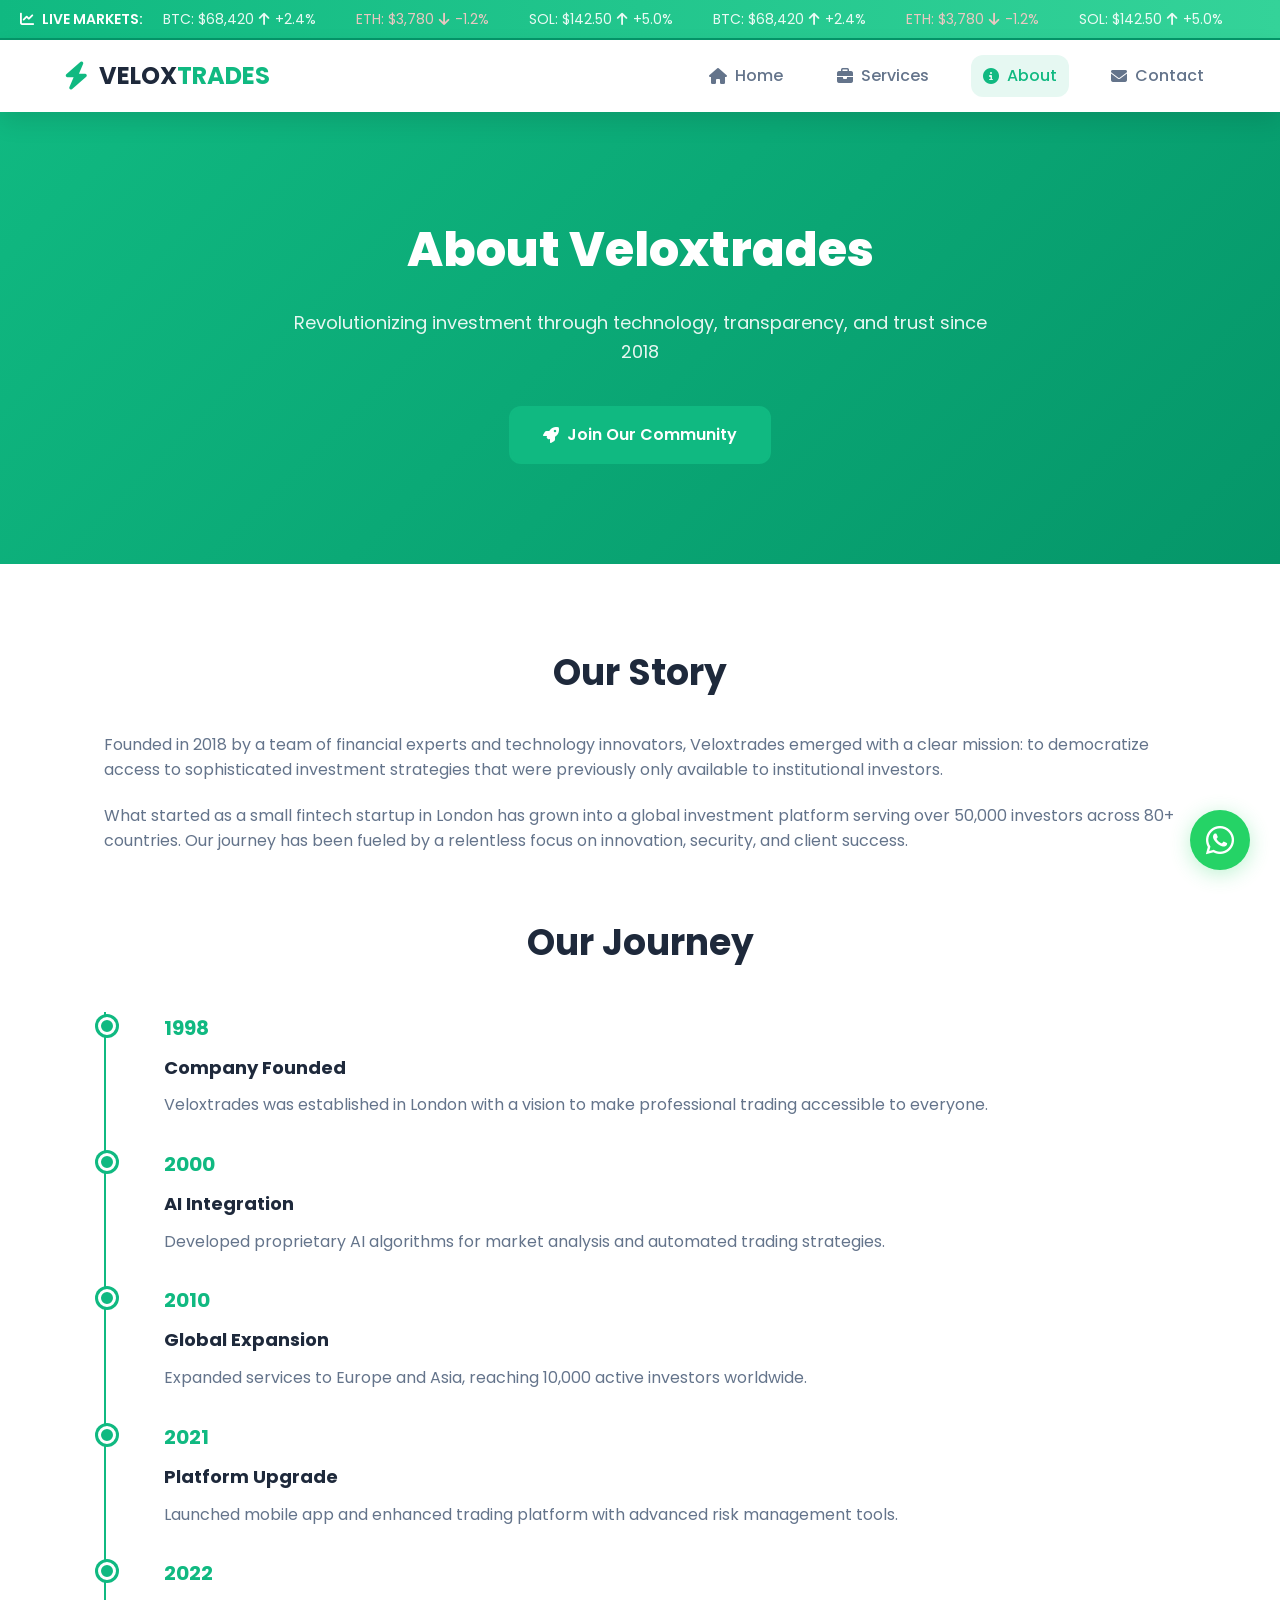
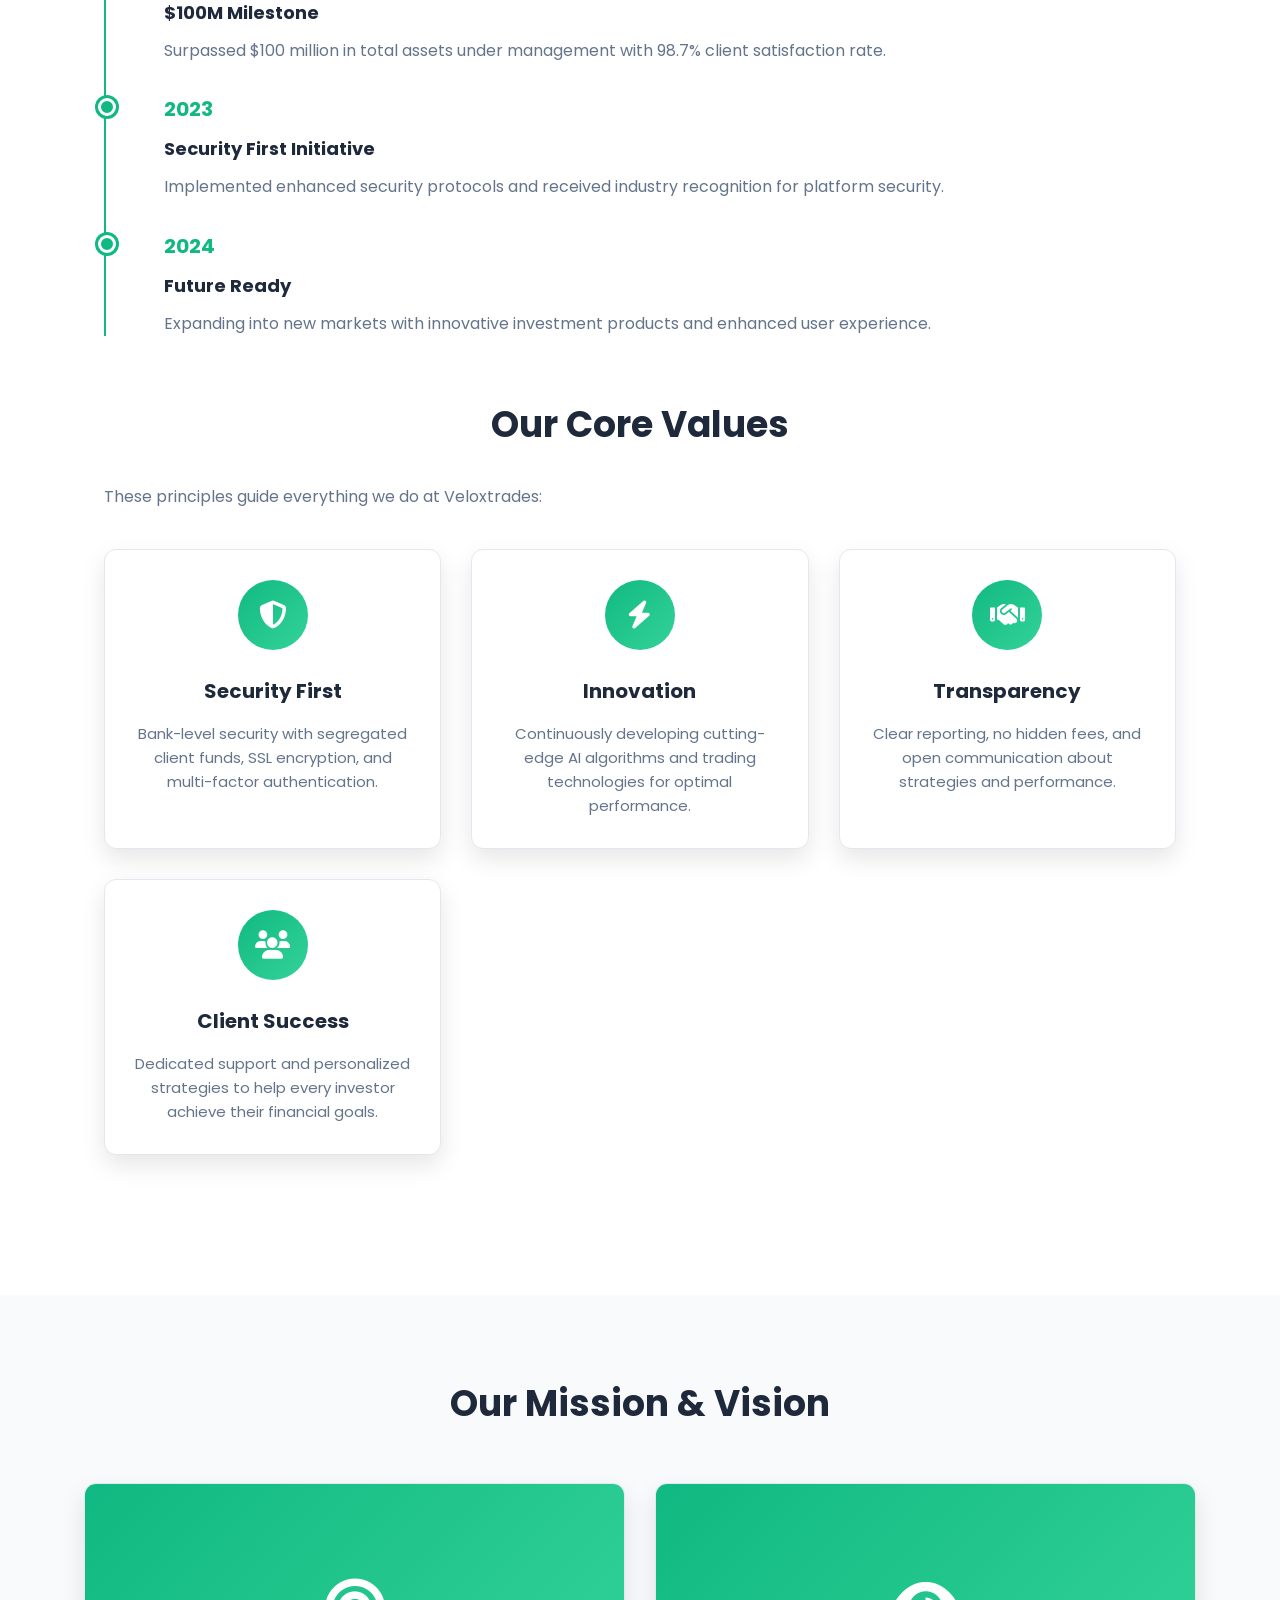
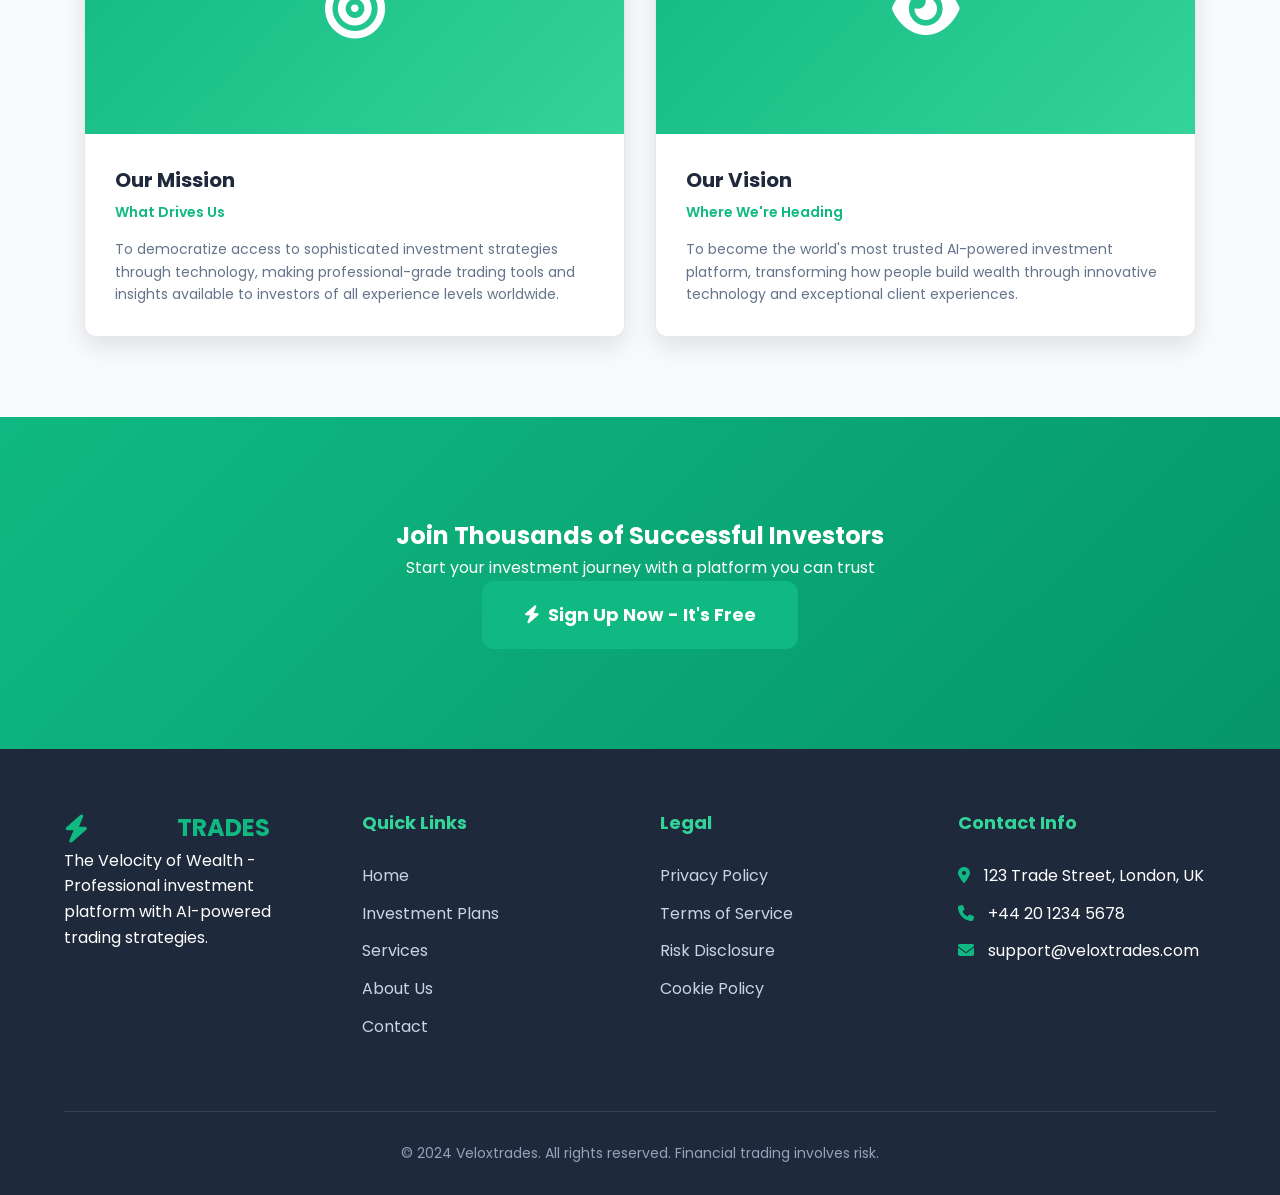
==== about.html @ 62e3c4cb "Add all frontend files" ====
<!DOCTYPE html>
<html lang="en">
<head>
    <meta charset="UTF-8">
    <meta name="viewport" content="width=device-width, initial-scale=1.0">
    <title>About Us - Veloxtrades</title>
    <link rel="stylesheet" href="css/style.css">
    <link rel="stylesheet" href="https://cdnjs.cloudflare.com/ajax/libs/font-awesome/6.4.0/css/all.min.css">
    <link rel="icon" type="image/x-icon" href="https://img.icons8.com/color/96/000000/bitcoin--v1.png">

    <link href="https://fonts.googleapis.com/css2?family=Poppins:wght@300;400;500;600;700&display=swap" rel="stylesheet">
</head>
<body>
    <!-- Live Crypto Ticker -->
    <div class="ticker-container">
        <div class="ticker-content">
            <span class="ticker-label"><i class="fas fa-chart-line"></i> LIVE MARKETS:</span>
            <div class="ticker-items">
                <span class="ticker-item positive">BTC: $68,420 <i class="fas fa-arrow-up"></i> +2.4%</span>
                <span class="ticker-item negative">ETH: $3,780 <i class="fas fa-arrow-down"></i> -1.2%</span>
                <span class="ticker-item positive">SOL: $142.50 <i class="fas fa-arrow-up"></i> +5.0%</span>
            </div>
        </div>
    </div>

    <!-- Header/Navigation -->
    <header class="header">
        <nav class="navbar">
            <div class="logo">
                <i class="fas fa-bolt"></i>
                <span class="logo-text">VELOX<span class="logo-highlight">TRADES</span></span>
            </div>
            <ul class="nav-menu">
                <li class="nav-item"><a href="index.html"><i class="fas fa-home"></i> Home</a></li>
                <li class="nav-item"><a href="services.html"><i class="fas fa-briefcase"></i> Services</a></li>
                <li class="nav-item active"><a href="about.html"><i class="fas fa-info-circle"></i> About</a></li>
                <li class="nav-item"><a href="contact.html"><i class="fas fa-envelope"></i> Contact</a></li>
            </ul>

            <div class="hamburger">
                <span class="bar"></span>
                <span class="bar"></span>
                <span class="bar"></span>
            </div>
        </nav>
    </header>

    <!-- About Hero -->
    <section class="about-hero">
        <div class="container">
            <h1>About Veloxtrades</h1>
            <p>Revolutionizing investment through technology, transparency, and trust since 2018</p>
            <a href="register.html" class="btn btn-primary btn-large">
                <i class="fas fa-rocket"></i> Join Our Community
            </a>
        </div>
    </section>

    <!-- Our Story -->
    <section class="about-content">
        <div class="about-section">
            <h2>Our Story</h2>
            <p>Founded in 2018 by a team of financial experts and technology innovators, Veloxtrades emerged with a clear mission: to democratize access to sophisticated investment strategies that were previously only available to institutional investors.</p>
            <p>What started as a small fintech startup in London has grown into a global investment platform serving over 50,000 investors across 80+ countries. Our journey has been fueled by a relentless focus on innovation, security, and client success.</p>
        </div>

        <!-- Timeline -->
        <div class="about-section">
            <h2>Our Journey</h2>
            <div class="history-timeline">
                <div class="timeline-item">
                    <div class="timeline-year">1998</div>
                    <div class="timeline-content">
                        <h4>Company Founded</h4>
                        <p>Veloxtrades was established in London with a vision to make professional trading accessible to everyone.</p>
                    </div>
                </div>

                <div class="timeline-item">
                    <div class="timeline-year">2000</div>
                    <div class="timeline-content">
                        <h4>AI Integration</h4>
                        <p>Developed proprietary AI algorithms for market analysis and automated trading strategies.</p>
                    </div>
                </div>

                <div class="timeline-item">
                    <div class="timeline-year">2010</div>
                    <div class="timeline-content">
                        <h4>Global Expansion</h4>
                        <p>Expanded services to Europe and Asia, reaching 10,000 active investors worldwide.</p>
                    </div>
                </div>

                <div class="timeline-item">
                    <div class="timeline-year">2021</div>
                    <div class="timeline-content">
                        <h4>Platform Upgrade</h4>
                        <p>Launched mobile app and enhanced trading platform with advanced risk management tools.</p>
                    </div>
                </div>

                <div class="timeline-item">
                    <div class="timeline-year">2022</div>
                    <div class="timeline-content">
                        <h4>$100M Milestone</h4>
                        <p>Surpassed $100 million in total assets under management with 98.7% client satisfaction rate.</p>
                    </div>
                </div>

                <div class="timeline-item">
                    <div class="timeline-year">2023</div>
                    <div class="timeline-content">
                        <h4>Security First Initiative</h4>
                        <p>Implemented enhanced security protocols and received industry recognition for platform security.</p>
                    </div>
                </div>

                <div class="timeline-item">
                    <div class="timeline-year">2024</div>
                    <div class="timeline-content">
                        <h4>Future Ready</h4>
                        <p>Expanding into new markets with innovative investment products and enhanced user experience.</p>
                    </div>
                </div>
            </div>
        </div>

        <!-- Our Values -->
        <div class="about-section">
            <h2>Our Core Values</h2>
            <p>These principles guide everything we do at Veloxtrades:</p>

            <div class="values-grid">
                <div class="value-card">
                    <div class="value-icon">
                        <i class="fas fa-shield-alt"></i>
                    </div>
                    <h3>Security First</h3>
                    <p>Bank-level security with segregated client funds, SSL encryption, and multi-factor authentication.</p>
                </div>

                <div class="value-card">
                    <div class="value-icon">
                        <i class="fas fa-bolt"></i>
                    </div>
                    <h3>Innovation</h3>
                    <p>Continuously developing cutting-edge AI algorithms and trading technologies for optimal performance.</p>
                </div>

                <div class="value-card">
                    <div class="value-icon">
                        <i class="fas fa-handshake"></i>
                    </div>
                    <h3>Transparency</h3>
                    <p>Clear reporting, no hidden fees, and open communication about strategies and performance.</p>
                </div>

                <div class="value-card">
                    <div class="value-icon">
                        <i class="fas fa-users"></i>
                    </div>
                    <h3>Client Success</h3>
                    <p>Dedicated support and personalized strategies to help every investor achieve their financial goals.</p>
                </div>
            </div>
        </div>
    </section>

    <!-- Mission & Vision -->
    <section class="team-section">
        <div class="container">
            <h2>Our Mission & Vision</h2>

            <div class="team-grid">
                <div class="team-member">
                    <div class="member-image">
                        <i class="fas fa-bullseye"></i>
                    </div>
                    <div class="member-info">
                        <h3>Our Mission</h3>
                        <span class="member-role">What Drives Us</span>
                        <p>To democratize access to sophisticated investment strategies through technology, making professional-grade trading tools and insights available to investors of all experience levels worldwide.</p>
                    </div>
                </div>

                <div class="team-member">
                    <div class="member-image">
                        <i class="fas fa-eye"></i>
                    </div>
                    <div class="member-info">
                        <h3>Our Vision</h3>
                        <span class="member-role">Where We're Heading</span>
                        <p>To become the world's most trusted AI-powered investment platform, transforming how people build wealth through innovative technology and exceptional client experiences.</p>
                    </div>
                </div>
            </div>
        </div>
    </section>

    <!-- CTA Section -->
    <section class="cta-section">
        <div class="container">
            <h2>Join Thousands of Successful Investors</h2>
            <p>Start your investment journey with a platform you can trust</p>
            <a href="register.html" class="btn btn-primary btn-xlarge">
                <i class="fas fa-bolt"></i> Sign Up Now - It's Free
            </a>
        </div>
    </section>

    <!-- Footer -->
    <footer class="footer">
        <div class="footer-content">
            <div class="footer-section">
                <div class="logo">
                    <i class="fas fa-bolt"></i>
                    <span class="logo-text">VELOX<span class="logo-highlight">TRADES</span></span>
                </div>
                <p>The Velocity of Wealth - Professional investment platform with AI-powered trading strategies.</p>
            </div>
            <div class="footer-section">
                <h3>Quick Links</h3>
                <ul>
                    <li><a href="index.html">Home</a></li>
                    <li><a href="investment-plans.html">Investment Plans</a></li>
                    <li><a href="services.html">Services</a></li>
                    <li><a href="about.html">About Us</a></li>
                    <li><a href="contact.html">Contact</a></li>
                </ul>
            </div>
            <div class="footer-section">
                <h3>Legal</h3>
                <ul>
                    <li><a href="privacy-policy.html">Privacy Policy</a></li>
                    <li><a href="terms-of-service.html">Terms of Service</a></li>
                    <li><a href="risk-disclosure.html">Risk Disclosure</a></li>
                    <li><a href="cookie-policy.html">Cookie Policy</a></li>
                </ul>
            </div>
            <div class="footer-section">
                <h3>Contact Info</h3>
                <ul>
                    <li><i class="fas fa-map-marker-alt"></i> 123 Trade Street, London, UK</li>
                    <li><i class="fas fa-phone"></i> +44 20 1234 5678</li>
                    <li><i class="fas fa-envelope"></i> support@veloxtrades.com</li>
                </ul>
            </div>
        </div>
        <div class="footer-bottom">
            <p>&copy; 2024 Veloxtrades. All rights reserved. Financial trading involves risk.</p>
        </div>
    </footer>

    <!-- WhatsApp Floating Button -->
    <a href="https://wa.me/1234567890" class="whatsapp-float" target="_blank">
        <i class="fab fa-whatsapp"></i>
    </a>

    <script src="js/script.js"></script>
</body>
</html>
---- css/style.css ----
/* CSS Reset and Base Styles */
* {
    margin: 0;
    padding: 0;
    box-sizing: border-box;
}

:root {
    --white: #ffffff;
    --white-dark: #f8fafc;
    --green-primary: #10b981;
    --green-light: #34d399;
    --green-dark: #059669;
    --text-dark: #1e293b;
    --text-gray: #64748b;
    --text-light: #94a3b8;
    --border-color: #e2e8f0;
    --shadow: 0 10px 25px rgba(0, 0, 0, 0.1);
    --shadow-lg: 0 20px 40px rgba(0, 0, 0, 0.15);
    --border-radius: 12px;
    --transition: all 0.3s ease;
    --red: #ef4444;
}

body {
    font-family: 'Poppins', sans-serif;
    line-height: 1.6;
    color: var(--text-dark);
    background-color: var(--white);
    overflow-x: hidden;
}

/* Live Crypto Ticker */
.ticker-container {
    background: linear-gradient(90deg, var(--green-primary), var(--green-light));
    color: var(--white);
    padding: 8px 0;
    overflow: hidden;
    position: relative;
    border-bottom: 2px solid var(--green-dark);
}

.ticker-content {
    display: flex;
    align-items: center;
    padding: 0 20px;
    gap: 20px;
}

.ticker-label {
    font-weight: 600;
    font-size: 14px;
    display: flex;
    align-items: center;
    gap: 8px;
    white-space: nowrap;
}

.ticker-items {
    display: flex;
    gap: 40px;
    animation: tickerScroll 30s linear infinite;
    white-space: nowrap;
}

.ticker-item {
    font-size: 14px;
    display: flex;
    align-items: center;
    gap: 5px;
}

.ticker-item.positive {
    color: rgba(255, 255, 255, 0.9);
}

.ticker-item.negative {
    color: rgba(255, 200, 200, 0.9);
}

@keyframes tickerScroll {
    0% { transform: translateX(100%); }
    100% { transform: translateX(-100%); }
}

/* Header Styles */
.header {
    background-color: var(--white);
    box-shadow: var(--shadow);
    position: sticky;
    top: 0;
    z-index: 1000;
}

.navbar {
    display: flex;
    justify-content: space-between;
    align-items: center;
    padding: 15px 5%;
    max-width: 1400px;
    margin: 0 auto;
}

.logo {
    display: flex;
    align-items: center;
    gap: 10px;
    font-size: 24px;
    font-weight: 700;
    color: var(--text-dark);
}

.logo i {
    color: var(--green-primary);
    font-size: 28px;
}

.logo-highlight {
    color: var(--green-primary);
}

.nav-menu {
    display: flex;
    list-style: none;
    gap: 30px;
}

.nav-item a {
    text-decoration: none;
    color: var(--text-gray);
    font-weight: 500;
    font-size: 16px;
    display: flex;
    align-items: center;
    gap: 8px;
    transition: var(--transition);
    padding: 8px 12px;
    border-radius: var(--border-radius);
}

.nav-item a:hover {
    color: var(--green-primary);
    background-color: rgba(16, 185, 129, 0.1);
}

.nav-item.active a {
    color: var(--green-primary);
    background-color: rgba(16, 185, 129, 0.1);
}

.auth-buttons {
    display: flex;
    gap: 15px;
    align-items: center;
}

.btn {
    padding: 10px 24px;
    border-radius: var(--border-radius);
    font-weight: 600;
    text-decoration: none;
    display: inline-flex;
    align-items: center;
    gap: 8px;
    transition: var(--transition);
    cursor: pointer;
    border: none;
    font-size: 15px;
}

.btn-login {
    background-color: transparent;
    color: var(--text-dark);
    border: 2px solid var(--green-primary);
}

.btn-login:hover {
    background-color: var(--green-primary);
    color: var(--white);
    transform: translateY(-2px);
}

.btn-primary {
    background-color: var(--green-primary);
    color: var(--white);
    border: 2px solid var(--green-primary);
}

.btn-primary:hover {
    background-color: var(--green-dark);
    border-color: var(--green-dark);
    transform: translateY(-2px);
    box-shadow: 0 5px 15px rgba(16, 185, 129, 0.3);
}

.btn-outline {
    background-color: transparent;
    color: var(--green-primary);
    border: 2px solid var(--green-primary);
}

.btn-outline:hover {
    background-color: var(--green-primary);
    color: var(--white);
    transform: translateY(-2px);
}

.btn-large {
    padding: 14px 32px;
    font-size: 16px;
}

.btn-xlarge {
    padding: 18px 40px;
    font-size: 18px;
    font-weight: 700;
}

.hamburger {
    display: none;
    flex-direction: column;
    cursor: pointer;
    gap: 4px;
}

.hamburger .bar {
    width: 25px;
    height: 3px;
    background-color: var(--text-dark);
    border-radius: 2px;
    transition: var(--transition);
}

/* Hero Section */
.hero {
    padding: 80px 5%;
    max-width: 1400px;
    margin: 0 auto;
    display: grid;
    grid-template-columns: 1fr 1fr;
    gap: 60px;
    align-items: center;
}

.hero-content {
    animation: fadeInUp 0.8s ease;
}

.hero-title {
    font-size: 48px;
    font-weight: 800;
    color: var(--text-dark);
    margin-bottom: 20px;
    line-height: 1.2;
}

.hero-title span {
    color: var(--green-primary);
}

.hero-subtitle {
    font-size: 18px;
    color: var(--text-gray);
    margin-bottom: 40px;
    line-height: 1.6;
}

.hero-stats {
    display: grid;
    grid-template-columns: repeat(4, 1fr);
    gap: 20px;
    margin-bottom: 40px;
}

.stat {
    text-align: center;
    padding: 20px;
    background-color: var(--white-dark);
    border-radius: var(--border-radius);
    transition: var(--transition);
    border: 1px solid var(--border-color);
}

.stat:hover {
    transform: translateY(-5px);
    box-shadow: var(--shadow);
    border-color: var(--green-primary);
}

.stat h3 {
    font-size: 32px;
    color: var(--green-primary);
    margin-bottom: 5px;
}

.stat p {
    color: var(--text-gray);
    font-size: 14px;
}

.hero-buttons {
    display: flex;
    gap: 20px;
    flex-wrap: wrap;
}

.hero-image {
    position: relative;
}

.floating-cards {
    display: flex;
    flex-direction: column;
    gap: 20px;
    animation: float 6s ease-in-out infinite;
}

.card {
    padding: 20px;
    border-radius: var(--border-radius);
    display: flex;
    align-items: center;
    gap: 15px;
    color: var(--white);
    font-weight: 600;
    box-shadow: var(--shadow);
    transition: var(--transition);
}

.card:hover {
    transform: translateY(-5px);
}

.card.bitcoin {
    background: linear-gradient(135deg, #f7931a, #f9a52c);
    align-self: flex-start;
}

.card.ethereum {
    background: linear-gradient(135deg, #627eea, #8294e9);
    align-self: center;
}

.card.stock {
    background: linear-gradient(135deg, var(--green-primary), var(--green-light));
    align-self: flex-end;
}

.card i {
    font-size: 32px;
}

@keyframes float {
    0%, 100% { transform: translateY(0); }
    50% { transform: translateY(-20px); }
}

@keyframes fadeInUp {
    from {
        opacity: 0;
        transform: translateY(30px);
    }
    to {
        opacity: 1;
        transform: translateY(0);
    }
}

/* Investment Plans Preview */
.plans-preview {
    padding: 80px 5%;
    background-color: var(--white-dark);
}

.section-header {
    text-align: center;
    margin-bottom: 50px;
}

.section-header h2 {
    font-size: 36px;
    color: var(--text-dark);
    margin-bottom: 15px;
}

.section-header p {
    color: var(--text-gray);
    font-size: 18px;
    max-width: 600px;
    margin: 0 auto;
}

.plans-container {
    display: grid;
    grid-template-columns: repeat(3, 1fr);
    gap: 30px;
    max-width: 1200px;
    margin: 0 auto;
}

.plan-card {
    background-color: var(--white);
    border-radius: var(--border-radius);
    padding: 30px;
    box-shadow: var(--shadow);
    transition: var(--transition);
    position: relative;
    border: 1px solid var(--border-color);
}

.plan-card:hover {
    transform: translateY(-10px);
    box-shadow: var(--shadow-lg);
    border-color: var(--green-primary);
}

.plan-card.featured {
    border: 2px solid var(--green-primary);
    transform: scale(1.05);
}

.plan-badge {
    position: absolute;
    top: -12px;
    left: 50%;
    transform: translateX(-50%);
    background-color: var(--green-primary);
    color: var(--white);
    padding: 6px 20px;
    border-radius: 20px;
    font-size: 12px;
    font-weight: 600;
}

.plan-header {
    text-align: center;
    margin-bottom: 30px;
    padding-bottom: 20px;
    border-bottom: 1px solid var(--border-color);
}

.plan-header h3 {
    font-size: 24px;
    color: var(--text-dark);
    margin-bottom: 10px;
}

.plan-price {
    font-size: 32px;
    font-weight: 700;
    color: var(--green-primary);
}

.plan-features {
    margin-bottom: 30px;
}

.feature {
    display: flex;
    align-items: center;
    gap: 10px;
    margin-bottom: 15px;
    color: var(--text-dark);
}

.feature i {
    color: var(--green-primary);
}

.plan-roi {
    text-align: center;
    margin-bottom: 25px;
    padding: 15px;
    background-color: rgba(16, 185, 129, 0.1);
    border-radius: var(--border-radius);
}

.roi-label {
    font-weight: 600;
    color: var(--text-dark);
}

.roi-value {
    font-weight: 700;
    font-size: 20px;
    margin-left: 10px;
    color: var(--green-primary);
}

.plan-btn {
    width: 100%;
    text-align: center;
    justify-content: center;
}

/* Live Activity Section */
.activity-section {
    padding: 80px 5%;
    max-width: 1400px;
    margin: 0 auto;
}

.activity-container {
    display: grid;
    grid-template-columns: 1fr 1fr;
    gap: 40px;
    margin-top: 40px;
}

.activity-column {
    background-color: var(--white);
    border-radius: var(--border-radius);
    padding: 30px;
    box-shadow: var(--shadow);
    border: 1px solid var(--border-color);
}

.activity-column h3 {
    color: var(--text-dark);
    margin-bottom: 25px;
    display: flex;
    align-items: center;
    gap: 10px;
}

.activity-list {
    display: flex;
    flex-direction: column;
    gap: 15px;
}

.activity-item {
    display: flex;
    justify-content: space-between;
    align-items: center;
    padding: 15px;
    background-color: var(--white-dark);
    border-radius: var(--border-radius);
    transition: var(--transition);
    border: 1px solid var(--border-color);
}

.activity-item:hover {
    background-color: rgba(16, 185, 129, 0.1);
    border-color: var(--green-primary);
}

.activity-user {
    display: flex;
    align-items: center;
    gap: 12px;
    flex: 1;
}

.activity-user i {
    font-size: 32px;
    color: var(--green-primary);
}

.activity-user strong {
    display: block;
    color: var(--text-dark);
}

.user-country {
    font-size: 12px;
    color: var(--text-gray);
    display: block;
}

.activity-amount {
    font-weight: 700;
    font-size: 18px;
    margin: 0 20px;
    flex: 0 0 80px;
    text-align: right;
}

.activity-amount.positive {
    color: var(--green-primary);
}

.activity-amount.negative {
    color: var(--red);
}

.activity-status {
    padding: 6px 15px;
    border-radius: 20px;
    font-size: 12px;
    font-weight: 600;
    flex: 0 0 100px;
    text-align: center;
}

.activity-status.completed {
    background-color: rgba(16, 185, 129, 0.1);
    color: var(--green-primary);
}

/* CTA Section */
.cta-section {
    padding: 100px 5%;
    background: linear-gradient(135deg, var(--green-primary), var(--green-dark));
    text-align: center;
    color: var(--white);
}

.cta-content h2 {
    font-size: 42px;
    margin-bottom: 20px;
    font-weight: 800;
}

.cta-content p {
    font-size: 18px;
    margin-bottom: 40px;
    opacity: 0.9;
    max-width: 600px;
    margin-left: auto;
    margin-right: auto;
}

/* Footer */
.footer {
    background-color: var(--text-dark);
    color: var(--white);
    padding: 60px 5% 30px;
}

.footer-content {
    max-width: 1400px;
    margin: 0 auto;
    display: grid;
    grid-template-columns: repeat(4, 1fr);
    gap: 40px;
}

.footer-section h3 {
    font-size: 18px;
    margin-bottom: 25px;
    color: var(--green-light);
}

.footer-section ul {
    list-style: none;
}

.footer-section ul li {
    margin-bottom: 12px;
}

.footer-section ul li a {
    color: #cbd5e1;
    text-decoration: none;
    transition: var(--transition);
}

.footer-section ul li a:hover {
    color: var(--green-light);
}

.footer-section ul li i {
    margin-right: 10px;
    color: var(--green-primary);
}

.social-links {
    display: flex;
    gap: 15px;
    margin-top: 20px;
}

.social-links a {
    display: inline-flex;
    align-items: center;
    justify-content: center;
    width: 40px;
    height: 40px;
    background-color: var(--text-gray);
    border-radius: 50%;
    color: var(--white);
    text-decoration: none;
    transition: var(--transition);
}

.social-links a:hover {
    background-color: var(--green-primary);
    transform: translateY(-3px);
}

.footer-bottom {
    text-align: center;
    margin-top: 60px;
    padding-top: 30px;
    border-top: 1px solid rgba(255, 255, 255, 0.1);
    color: #94a3b8;
    font-size: 14px;
}

/* Toast Notifications */
.toast-container {
    position: fixed;
    bottom: 20px;
    left: 20px;
    z-index: 1000;
    display: flex;
    flex-direction: column;
    gap: 10px;
}

.toast {
    background-color: var(--text-dark);
    color: var(--white);
    padding: 15px 20px;
    border-radius: var(--border-radius);
    box-shadow: var(--shadow);
    display: flex;
    align-items: center;
    gap: 15px;
    animation: slideInLeft 0.3s ease, fadeOut 0.3s ease 4.7s;
    max-width: 350px;
    border-left: 4px solid var(--green-primary);
}

.toast i {
    color: var(--green-primary);
    font-size: 20px;
}

.toast-content {
    flex: 1;
}

.toast-content strong {
    display: block;
    font-size: 14px;
    margin-bottom: 5px;
}

.toast-content span {
    font-size: 12px;
    opacity: 0.9;
}

.toast-close {
    background: none;
    border: none;
    color: var(--white);
    cursor: pointer;
    opacity: 0.7;
    transition: var(--transition);
}

.toast-close:hover {
    opacity: 1;
}

@keyframes slideInLeft {
    from {
        transform: translateX(-100%);
        opacity: 0;
    }
    to {
        transform: translateX(0);
        opacity: 1;
    }
}

@keyframes fadeOut {
    from { opacity: 1; }
    to { opacity: 0; }
}

/* WhatsApp Floating Button */
.whatsapp-float {
    position: fixed;
    bottom: 30px;
    right: 30px;
    width: 60px;
    height: 60px;
    background-color: #25D366;
    color: var(--white);
    border-radius: 50%;
    display: flex;
    align-items: center;
    justify-content: center;
    font-size: 32px;
    text-decoration: none;
    box-shadow: 0 4px 20px rgba(37, 211, 102, 0.3);
    transition: var(--transition);
    z-index: 999;
}

.whatsapp-float:hover {
    transform: scale(1.1);
    box-shadow: 0 6px 25px rgba(37, 211, 102, 0.4);
}

/* ===== INVESTMENT PLANS PAGE STYLES ===== */
.page-header {
    background: linear-gradient(135deg, var(--green-primary), var(--green-dark));
    color: var(--white);
    padding: 100px 5%;
    text-align: center;
}

.page-header h1 {
    font-size: 48px;
    margin-bottom: 15px;
    font-weight: 800;
}

.page-header p {
    font-size: 18px;
    opacity: 0.9;
    max-width: 700px;
    margin: 0 auto;
}

.container {
    max-width: 1200px;
    margin: 0 auto;
    padding: 0 20px;
}

.detailed-plans {
    padding: 80px 0;
}

.plan-detail-card {
    background: var(--white);
    border-radius: var(--border-radius);
    padding: 50px 40px;
    box-shadow: var(--shadow);
    margin-bottom: 40px;
    position: relative;
    border: 2px solid var(--border-color);
    transition: var(--transition);
}

.plan-detail-card:hover {
    transform: translateY(-5px);
    box-shadow: var(--shadow-lg);
    border-color: var(--green-primary);
}

.plan-detail-card.premium {
    border-color: var(--green-primary);
}

.plan-detail-card.vip {
    border-color: #f59e0b;
}

.plan-detail-card.featured {
    transform: scale(1.02);
    border-color: var(--green-primary);
}

.plan-badge {
    position: absolute;
    top: -15px;
    left: 50%;
    transform: translateX(-50%);
    background: linear-gradient(135deg, var(--green-primary), var(--green-light));
    color: var(--white);
    padding: 10px 30px;
    border-radius: 25px;
    font-weight: 600;
    font-size: 14px;
    z-index: 1;
}

.plan-header {
    text-align: center;
    margin-bottom: 40px;
    padding-bottom: 25px;
    border-bottom: 1px solid var(--border-color);
}

.plan-header h2 {
    font-size: 32px;
    color: var(--text-dark);
    margin-bottom: 15px;
    display: flex;
    align-items: center;
    justify-content: center;
    gap: 15px;
}

.plan-price-range {
    font-size: 28px;
    font-weight: 700;
    color: var(--green-primary);
}

.plan-stats {
    display: grid;
    grid-template-columns: repeat(3, 1fr);
    gap: 30px;
    margin-bottom: 40px;
    padding: 30px;
    background: var(--white-dark);
    border-radius: var(--border-radius);
}

.stat {
    text-align: center;
    padding: 20px;
    background: var(--white);
    border-radius: var(--border-radius);
    border: 1px solid var(--border-color);
}

.stat-label {
    display: block;
    color: var(--text-gray);
    font-size: 14px;
    margin-bottom: 8px;
    font-weight: 500;
}

.stat-value {
    display: block;
    font-size: 24px;
    font-weight: 700;
}

.stat-value.positive {
    color: var(--green-primary);
}

.plan-description {
    margin-bottom: 40px;
}

.plan-description h3 {
    color: var(--text-dark);
    font-size: 22px;
    margin-bottom: 20px;
}

.plan-description p {
    color: var(--text-gray);
    line-height: 1.6;
    margin-bottom: 25px;
    font-size: 16px;
}

.features-list {
    list-style: none;
    display: grid;
    grid-template-columns: repeat(2, 1fr);
    gap: 15px;
}

.features-list li {
    display: flex;
    align-items: flex-start;
    gap: 12px;
    color: var(--text-dark);
    font-size: 15px;
}

.features-list li i {
    color: var(--green-primary);
    margin-top: 3px;
    flex-shrink: 0;
}

.plan-cta {
    text-align: center;
}

/* ROI Calculator */
.roi-calculator {
    padding: 80px 0;
    background: var(--white-dark);
}

.roi-calculator h2 {
    text-align: center;
    color: var(--text-dark);
    font-size: 36px;
    margin-bottom: 15px;
}

.roi-calculator p {
    text-align: center;
    color: var(--text-gray);
    margin-bottom: 50px;
    font-size: 18px;
}

.calculator {
    display: grid;
    grid-template-columns: 1fr 1fr;
    gap: 50px;
    background: var(--white);
    padding: 40px;
    border-radius: var(--border-radius);
    box-shadow: var(--shadow);
}

.calculator-inputs {
    display: flex;
    flex-direction: column;
    gap: 30px;
}

.input-group {
    display: flex;
    flex-direction: column;
    gap: 15px;
}

.input-group label {
    font-weight: 600;
    color: var(--text-dark);
    font-size: 16px;
}

.input-group input[type="range"] {
    width: 100%;
    height: 8px;
    background: var(--white-dark);
    border-radius: 4px;
    outline: none;
    -webkit-appearance: none;
}

.input-group input[type="range"]::-webkit-slider-thumb {
    -webkit-appearance: none;
    width: 24px;
    height: 24px;
    background: var(--green-primary);
    border-radius: 50%;
    cursor: pointer;
    border: 3px solid var(--white);
    box-shadow: 0 2px 10px rgba(0,0,0,0.2);
}

.input-group select {
    padding: 12px 20px;
    border: 2px solid var(--border-color);
    border-radius: var(--border-radius);
    font-family: 'Poppins', sans-serif;
    font-size: 15px;
    color: var(--text-dark);
    background: var(--white);
    outline: none;
    transition: var(--transition);
}

.input-group select:focus {
    border-color: var(--green-primary);
}

.input-value {
    display: flex;
    justify-content: space-between;
    align-items: center;
    font-size: 18px;
    font-weight: 600;
    color: var(--text-dark);
}

.input-note {
    font-size: 12px;
    color: var(--text-gray);
    font-weight: normal;
}

.calculator-results {
    display: flex;
    align-items: center;
    justify-content: center;
}

.result-card {
    background: linear-gradient(135deg, var(--green-primary), var(--green-dark));
    color: var(--white);
    padding: 40px;
    border-radius: var(--border-radius);
    width: 100%;
    max-width: 400px;
}

.result-card h3 {
    font-size: 24px;
    margin-bottom: 30px;
    text-align: center;
}

.result-item {
    display: flex;
    justify-content: space-between;
    align-items: center;
    padding: 15px 0;
    border-bottom: 1px solid rgba(255,255,255,0.1);
}

.result-item:last-child {
    border-bottom: none;
    font-weight: 700;
    font-size: 18px;
}

.result-item span:first-child {
    opacity: 0.9;
}

.result-item span:last-child {
    font-weight: 600;
}

.result-note {
    display: flex;
    align-items: flex-start;
    gap: 10px;
    margin-top: 25px;
    padding: 15px;
    background: rgba(255,255,255,0.1);
    border-radius: var(--border-radius);
    font-size: 12px;
    line-height: 1.4;
}

.result-note i {
    color: var(--green-light);
    flex-shrink: 0;
    margin-top: 2px;
}

/* FAQ Section */
.faq-section {
    padding: 80px 0;
}

.faq-section h2 {
    text-align: center;
    color: var(--text-dark);
    font-size: 36px;
    margin-bottom: 50px;
}

.faq-container {
    max-width: 800px;
    margin: 0 auto;
}

.faq-item {
    margin-bottom: 15px;
    border-radius: var(--border-radius);
    overflow: hidden;
    box-shadow: 0 2px 10px rgba(0,0,0,0.05);
    border: 1px solid var(--border-color);
}

.faq-question {
    width: 100%;
    padding: 25px 30px;
    background: var(--white);
    border: none;
    text-align: left;
    font-family: 'Poppins', sans-serif;
    font-size: 18px;
    font-weight: 600;
    color: var(--text-dark);
    cursor: pointer;
    display: flex;
    justify-content: space-between;
    align-items: center;
    transition: var(--transition);
}

.faq-question:hover {
    background: var(--white-dark);
}

.faq-question i {
    transition: transform 0.3s ease;
    color: var(--green-primary);
}

.faq-question.active i {
    transform: rotate(180deg);
}

.faq-answer {
    max-height: 0;
    overflow: hidden;
    background: var(--white);
    transition: max-height 0.3s ease;
}

.faq-answer.active {
    max-height: 500px;
}

.faq-answer p {
    padding: 0 30px 25px;
    color: var(--text-gray);
    line-height: 1.6;
    margin: 0;
}

/* ===== SERVICES PAGE STYLES ===== */
.services-hero {
    background: linear-gradient(135deg, var(--green-primary), var(--green-dark));
    color: var(--white);
    padding: 100px 5%;
    text-align: center;
}

.services-hero h1 {
    font-size: 48px;
    margin-bottom: 20px;
    font-weight: 800;
}

.services-hero p {
    font-size: 18px;
    opacity: 0.9;
    max-width: 700px;
    margin: 0 auto 40px;
}

.services-grid {
    padding: 80px 5%;
    display: grid;
    grid-template-columns: repeat(auto-fit, minmax(350px, 1fr));
    gap: 30px;
    max-width: 1400px;
    margin: 0 auto;
}

.service-card {
    background: var(--white);
    border-radius: var(--border-radius);
    padding: 40px 30px;
    box-shadow: var(--shadow);
    transition: var(--transition);
    text-align: center;
    border: 1px solid var(--border-color);
}

.service-card:hover {
    transform: translateY(-10px);
    box-shadow: var(--shadow-lg);
    border-color: var(--green-primary);
}

.service-icon {
    width: 80px;
    height: 80px;
    background: linear-gradient(135deg, var(--green-primary), var(--green-light));
    border-radius: 50%;
    display: flex;
    align-items: center;
    justify-content: center;
    margin: 0 auto 25px;
    color: var(--white);
    font-size: 32px;
}

.service-card h3 {
    color: var(--text-dark);
    font-size: 24px;
    margin-bottom: 15px;
}

.service-card p {
    color: var(--text-gray);
    line-height: 1.6;
    margin-bottom: 25px;
}

.market-list {
    text-align: left;
    margin-top: 25px;
}

.market-list h4 {
    color: var(--text-dark);
    margin-bottom: 15px;
    font-size: 18px;
}

.market-items {
    display: flex;
    flex-wrap: wrap;
    gap: 10px;
}

.market-item {
    background: var(--white-dark);
    padding: 8px 16px;
    border-radius: 20px;
    font-size: 14px;
    color: var(--text-dark);
    border: 1px solid var(--border-color);
}

.trading-platforms {
    padding: 80px 5%;
    background: var(--white-dark);
    text-align: center;
}

.trading-platforms h2 {
    color: var(--text-dark);
    font-size: 36px;
    margin-bottom: 20px;
}

.trading-platforms p {
    color: var(--text-gray);
    font-size: 18px;
    max-width: 700px;
    margin: 0 auto 50px;
}

.platforms-grid {
    display: grid;
    grid-template-columns: repeat(auto-fit, minmax(300px, 1fr));
    gap: 30px;
    max-width: 1000px;
    margin: 0 auto;
}

.platform-card {
    background: var(--white);
    padding: 40px;
    border-radius: var(--border-radius);
    box-shadow: var(--shadow);
    border: 1px solid var(--border-color);
}

.platform-card .service-icon {
    margin-bottom: 25px;
}

.platform-card h3 {
    color: var(--text-dark);
    font-size: 24px;
    margin-bottom: 15px;
}

.platform-card p {
    color: var(--text-gray);
    line-height: 1.6;
    margin-bottom: 20px;
}

.platform-card .features-list {
    list-style: none;
    text-align: left;
    margin-top: 20px;
}

.platform-card .features-list li {
    display: flex;
    align-items: flex-start;
    gap: 10px;
    margin-bottom: 12px;
    color: var(--text-dark);
}

.platform-card .features-list li i {
    color: var(--green-primary);
    margin-top: 3px;
    flex-shrink: 0;
}

.features-section {
    padding: 80px 5%;
    max-width: 1400px;
    margin: 0 auto;
}

.features-section h2 {
    text-align: center;
    color: var(--text-dark);
    font-size: 36px;
    margin-bottom: 15px;
}

.features-section p {
    text-align: center;
    color: var(--text-gray);
    font-size: 18px;
    max-width: 700px;
    margin: 0 auto 50px;
}

.features-grid {
    display: grid;
    grid-template-columns: repeat(auto-fit, minmax(300px, 1fr));
    gap: 30px;
}

.feature-item {
    display: flex;
    gap: 20px;
    align-items: flex-start;
}

.feature-icon {
    flex-shrink: 0;
    width: 60px;
    height: 60px;
    background: rgba(16, 185, 129, 0.1);
    border-radius: var(--border-radius);
    display: flex;
    align-items: center;
    justify-content: center;
    color: var(--green-primary);
    font-size: 24px;
}

.feature-content h4 {
    color: var(--text-dark);
    margin-bottom: 10px;
    font-size: 18px;
}

.feature-content p {
    color: var(--text-gray);
    text-align: left;
    margin: 0;
    font-size: 15px;
}

/* ===== CONTACT PAGE STYLES ===== */
.contact-hero {
    background: linear-gradient(135deg, var(--green-primary), var(--green-dark));
    color: var(--white);
    padding: 100px 5%;
    text-align: center;
}

.contact-hero h1 {
    font-size: 48px;
    margin-bottom: 20px;
    font-weight: 800;
}

.contact-hero p {
    font-size: 18px;
    opacity: 0.9;
    max-width: 700px;
    margin: 0 auto 40px;
}

.contact-container {
    padding: 80px 5%;
    display: grid;
    grid-template-columns: 1fr 1fr;
    gap: 60px;
    max-width: 1400px;
    margin: 0 auto;
}

.contact-info h2 {
    color: var(--text-dark);
    font-size: 36px;
    margin-bottom: 30px;
}

.contact-info p {
    color: var(--text-gray);
    line-height: 1.6;
    margin-bottom: 40px;
}

.info-grid {
    display: grid;
    gap: 30px;
}

.info-item {
    display: flex;
    gap: 20px;
    align-items: flex-start;
}

.info-icon {
    width: 50px;
    height: 50px;
    background: rgba(16, 185, 129, 0.1);
    border-radius: 50%;
    display: flex;
    align-items: center;
    justify-content: center;
    color: var(--green-primary);
    font-size: 20px;
    flex-shrink: 0;
}

.info-content h4 {
    color: var(--text-dark);
    margin-bottom: 8px;
    font-size: 18px;
}

.info-content p {
    color: var(--text-gray);
    margin: 0;
    font-size: 15px;
}

.contact-form-container {
    background: var(--white);
    padding: 40px;
    border-radius: var(--border-radius);
    box-shadow: var(--shadow);
    border: 1px solid var(--border-color);
}

.contact-form h3 {
    color: var(--text-dark);
    font-size: 24px;
    margin-bottom: 30px;
}

.form-group {
    margin-bottom: 25px;
}

.form-group label {
    display: block;
    margin-bottom: 8px;
    color: var(--text-dark);
    font-weight: 500;
    font-size: 15px;
}

.form-group input,
.form-group textarea,
.form-group select {
    width: 100%;
    padding: 14px 20px;
    border: 2px solid var(--border-color);
    border-radius: var(--border-radius);
    font-family: 'Poppins', sans-serif;
    font-size: 15px;
    color: var(--text-dark);
    background: var(--white);
    outline: none;
    transition: var(--transition);
}

.form-group input:focus,
.form-group textarea:focus,
.form-group select:focus {
    border-color: var(--green-primary);
    box-shadow: 0 0 0 3px rgba(16, 185, 129, 0.1);
}

.form-group textarea {
    min-height: 150px;
    resize: vertical;
}

.form-submit {
    margin-top: 20px;
}

.btn-submit {
    width: 100%;
    padding: 16px;
    background: linear-gradient(135deg, var(--green-primary), var(--green-light));
    color: var(--white);
    border: none;
    border-radius: var(--border-radius);
    font-family: 'Poppins', sans-serif;
    font-size: 16px;
    font-weight: 600;
    cursor: pointer;
    transition: var(--transition);
    display: flex;
    align-items: center;
    justify-content: center;
    gap: 10px;
}

.btn-submit:hover {
    transform: translateY(-2px);
    box-shadow: 0 10px 25px rgba(16, 185, 129, 0.3);
}

.map-section {
    padding: 0 5% 80px;
    max-width: 1400px;
    margin: 0 auto;
}

.map-container {
    border-radius: var(--border-radius);
    overflow: hidden;
    box-shadow: var(--shadow);
    height: 400px;
    background: linear-gradient(135deg, var(--green-primary), var(--green-dark));
    display: flex;
    align-items: center;
    justify-content: center;
    color: var(--white);
    font-size: 18px;
}

/* ===== ABOUT PAGE STYLES ===== */
.about-hero {
    background: linear-gradient(135deg, var(--green-primary), var(--green-dark));
    color: var(--white);
    padding: 100px 5%;
    text-align: center;
}

.about-hero h1 {
    font-size: 48px;
    margin-bottom: 20px;
    font-weight: 800;
}

.about-hero p {
    font-size: 18px;
    opacity: 0.9;
    max-width: 700px;
    margin: 0 auto 40px;
}

.about-content {
    padding: 80px 5%;
    max-width: 1200px;
    margin: 0 auto;
}

.about-section {
    margin-bottom: 60px;
}

.about-section h2 {
    color: var(--text-dark);
    font-size: 36px;
    margin-bottom: 30px;
    text-align: center;
}

.about-section p {
    color: var(--text-gray);
    line-height: 1.6;
    margin-bottom: 20px;
    font-size: 16px;
    text-align: left;
}

.history-timeline {
    display: flex;
    flex-direction: column;
    gap: 30px;
    position: relative;
    padding-left: 30px;
    margin-top: 40px;
}

.history-timeline::before {
    content: '';
    position: absolute;
    left: 0;
    top: 0;
    bottom: 0;
    width: 2px;
    background: var(--green-primary);
}

.timeline-item {
    position: relative;
    padding-left: 30px;
}

.timeline-item::before {
    content: '';
    position: absolute;
    left: -36px;
    top: 5px;
    width: 12px;
    height: 12px;
    background: var(--green-primary);
    border-radius: 50%;
    border: 3px solid var(--white);
    box-shadow: 0 0 0 3px var(--green-primary);
}

.timeline-year {
    font-size: 20px;
    font-weight: 700;
    color: var(--green-primary);
    margin-bottom: 10px;
}

.timeline-content h4 {
    color: var(--text-dark);
    margin-bottom: 10px;
    font-size: 18px;
}

.timeline-content p {
    color: var(--text-gray);
    margin: 0;
}

.values-grid {
    display: grid;
    grid-template-columns: repeat(auto-fit, minmax(250px, 1fr));
    gap: 30px;
    margin-top: 40px;
}

.value-card {
    background: var(--white);
    padding: 30px;
    border-radius: var(--border-radius);
    box-shadow: var(--shadow);
    text-align: center;
    transition: var(--transition);
    border: 1px solid var(--border-color);
}

.value-card:hover {
    transform: translateY(-5px);
    box-shadow: var(--shadow-lg);
    border-color: var(--green-primary);
}

.value-icon {
    width: 70px;
    height: 70px;
    background: linear-gradient(135deg, var(--green-primary), var(--green-light));
    border-radius: 50%;
    display: flex;
    align-items: center;
    justify-content: center;
    margin: 0 auto 25px;
    color: var(--white);
    font-size: 28px;
}

.value-card h3 {
    color: var(--text-dark);
    font-size: 20px;
    margin-bottom: 15px;
}

.value-card p {
    color: var(--text-gray);
    font-size: 15px;
    margin: 0;
    text-align: center;
}

.team-section {
    padding: 80px 5%;
    background: var(--white-dark);
    text-align: center;
}

.team-section h2 {
    color: var(--text-dark);
    font-size: 36px;
    margin-bottom: 20px;
}

.team-section > p {
    color: var(--text-gray);
    max-width: 700px;
    margin: 0 auto 50px;
    font-size: 18px;
}

.team-grid {
    display: grid;
    grid-template-columns: repeat(auto-fit, minmax(250px, 1fr));
    gap: 30px;
    max-width: 1200px;
    margin: 50px auto 0;
}

.team-member {
    background: var(--white);
    border-radius: var(--border-radius);
    overflow: hidden;
    box-shadow: var(--shadow);
    transition: var(--transition);
    border: 1px solid var(--border-color);
}

.team-member:hover {
    transform: translateY(-10px);
    box-shadow: var(--shadow-lg);
    border-color: var(--green-primary);
}

.member-image {
    height: 250px;
    background: linear-gradient(135deg, var(--green-primary), var(--green-light));
    display: flex;
    align-items: center;
    justify-content: center;
    color: var(--white);
    font-size: 60px;
}

.member-info {
    padding: 30px;
    text-align: left;
}

.member-info h3 {
    color: var(--text-dark);
    font-size: 20px;
    margin-bottom: 5px;
}

.member-role {
    color: var(--green-primary);
    font-weight: 600;
    margin-bottom: 15px;
    display: block;
    font-size: 14px;
}

.member-info p {
    color: var(--text-gray);
    font-size: 14px;
    line-height: 1.6;
    margin: 0;
}

/* Form Controls (continued) */
.form-control {
    padding: 14px 20px;
    border: 2px solid var(--border-color);
    border-radius: 12px;
    font-family: 'Poppins', sans-serif;
    font-size: 15px;
    color: var(--text-dark);
    background: var(--white);
    transition: var(--transition);
    width: 100%;
}

.form-control:focus {
    outline: none;
    border-color: var(--green-primary);
    box-shadow: 0 0 0 3px rgba(16, 185, 129, 0.1);
}

.form-control::placeholder {
    color: var(--text-light);
}

.form-footer {
    text-align: center;
    margin-top: 25px;
    padding-top: 20px;
    border-top: 1px solid var(--border-color);
    color: var(--text-gray);
    font-size: 14px;
}

.form-footer a {
    color: var(--green-primary);
    text-decoration: none;
    font-weight: 600;
    transition: var(--transition);
}

.form-footer a:hover {
    text-decoration: underline;
}

/* Flash Messages */
.flash-messages {
    position: fixed;
    top: 100px;
    right: 20px;
    z-index: 1001;
    display: flex;
    flex-direction: column;
    gap: 10px;
    max-width: 400px;
}

.flash-message {
    padding: 16px 20px;
    border-radius: 12px;
    display: flex;
    justify-content: space-between;
    align-items: center;
    animation: slideInRight 0.3s ease;
    border: 1px solid rgba(255, 255, 255, 0.2);
}

.flash-success {
    background: rgba(16, 185, 129, 0.9);
    color: white;
}

.flash-error {
    background: rgba(239, 68, 68, 0.9);
    color: white;
}

.flash-info {
    background: rgba(59, 130, 246, 0.9);
    color: white;
}

.flash-close {
    background: none;
    border: none;
    color: white;
    font-size: 20px;
    cursor: pointer;
    padding: 0;
    width: 24px;
    height: 24px;
    display: flex;
    align-items: center;
    justify-content: center;
    margin-left: 15px;
    opacity: 0.8;
    transition: var(--transition);
}

.flash-close:hover {
    opacity: 1;
}

@keyframes slideInRight {
    from {
        transform: translateX(100%);
        opacity: 0;
    }
    to {
        transform: translateX(0);
        opacity: 1;
    }
}

/* Hero Section for Auth Pages */
.auth-hero {
    text-align: center;
    padding: 60px 5% 30px;
}

.auth-hero h1 {
    font-size: 48px;
    color: var(--text-dark);
    margin-bottom: 15px;
    font-weight: 800;
}

.auth-hero p {
    font-size: 18px;
    color: var(--text-gray);
    max-width: 600px;
    margin: 0 auto 40px;
}

/* Form Validation Styles */
.is-invalid {
    border-color: var(--red) !important;
    background: rgba(239, 68, 68, 0.05) !important;
}

.invalid-feedback {
    color: var(--red);
    font-size: 13px;
    margin-top: 5px;
    display: flex;
    align-items: center;
    gap: 5px;
}

.invalid-feedback::before {
    content: '⚠';
    font-size: 12px;
}

/* Password Strength Indicator */
.password-strength {
    margin-top: 8px;
}

.strength-bar {
    height: 4px;
    background: var(--border-color);
    border-radius: 2px;
    overflow: hidden;
    margin-bottom: 5px;
}

.strength-fill {
    height: 100%;
    width: 0%;
    transition: width 0.3s ease;
    border-radius: 2px;
    background: var(--green-primary);
}

.strength-text {
    font-size: 12px;
    color: var(--text-gray);
}

/* Page Transitions */
.fade-in {
    animation: fadeIn 0.5s ease;
}

@keyframes fadeIn {
    from {
        opacity: 0;
        transform: translateY(20px);
    }
    to {
        opacity: 1;
        transform: translateY(0);
    }
}

/* Loading States */
.loading {
    position: relative;
    pointer-events: none;
    opacity: 0.7;
}

.loading::after {
    content: '';
    position: absolute;
    top: 50%;
    left: 50%;
    width: 20px;
    height: 20px;
    border: 2px solid rgba(255, 255, 255, 0.3);
    border-top: 2px solid var(--white);
    border-radius: 50%;
    animation: spin 1s linear infinite;
    transform: translate(-50%, -50%);
}

@keyframes spin {
    0% { transform: translate(-50%, -50%) rotate(0deg); }
    100% { transform: translate(-50%, -50%) rotate(360deg); }
}

/* Responsive Design */
@media (max-width: 1024px) {
    .hero {
        grid-template-columns: 1fr;
        text-align: center;
    }

    .hero-stats {
        grid-template-columns: repeat(2, 1fr);
    }

    .plans-container {
        grid-template-columns: 1fr;
        max-width: 500px;
    }

    .plan-card.featured {
        transform: none;
    }

    .activity-container {
        grid-template-columns: 1fr;
    }

    .footer-content {
        grid-template-columns: repeat(2, 1fr);
    }

    .features-list {
        grid-template-columns: 1fr;
    }

    .calculator {
        grid-template-columns: 1fr;
        gap: 30px;
    }

    .contact-container {
        grid-template-columns: 1fr;
        gap: 40px;
    }

    .contact-form-container {
        padding: 30px;
    }
}

@media (max-width: 768px) {
    .nav-menu {
        display: none;
        position: absolute;
        top: 100%;
        left: 0;
        right: 0;
        background: var(--white);
        flex-direction: column;
        padding: 20px;
        box-shadow: var(--shadow);
        border-radius: 0 0 var(--border-radius) var(--border-radius);
        border-top: 1px solid var(--border-color);
    }

    .nav-menu.active {
        display: flex;
    }

    .auth-buttons {
        display: none;
    }

    .auth-buttons.active {
        display: flex;
        position: absolute;
        top: 100%;
        left: 0;
        right: 0;
        background: var(--white);
        padding: 20px;
        box-shadow: var(--shadow);
        flex-direction: column;
        align-items: stretch;
        border-top: 1px solid var(--border-color);
    }

    .hamburger {
        display: flex;
    }

    .hamburger.active .bar:nth-child(1) {
        transform: rotate(45deg) translate(6px, 6px);
    }

    .hamburger.active .bar:nth-child(2) {
        opacity: 0;
    }

    .hamburger.active .bar:nth-child(3) {
        transform: rotate(-45deg) translate(6px, -6px);
    }

    .hero-title {
        font-size: 36px;
    }

    .hero-subtitle {
        font-size: 16px;
    }

    .hero-buttons {
        flex-direction: column;
        align-items: center;
    }

    .cta-content h2 {
        font-size: 32px;
    }

    .footer-content {
        grid-template-columns: 1fr;
    }

    .ticker-content {
        flex-direction: column;
        gap: 10px;
        text-align: center;
    }

    .page-header h1 {
        font-size: 36px;
    }

    .plan-stats {
        grid-template-columns: 1fr;
        gap: 20px;
    }

    .plan-header h2 {
        font-size: 28px;
        flex-direction: column;
        gap: 10px;
    }

    .plan-price-range {
        font-size: 24px;
    }

    .services-grid {
        grid-template-columns: 1fr;
        padding: 50px 5%;
    }

    .service-card {
        padding: 30px 20px;
    }

    .contact-hero h1 {
        font-size: 36px;
    }

    .contact-info h2 {
        font-size: 28px;
    }

    .info-item {
        flex-direction: column;
        text-align: center;
        gap: 15px;
    }

    .info-icon {
        margin: 0 auto;
    }

    .about-hero h1 {
        font-size: 36px;
    }

    .about-section h2 {
        font-size: 28px;
    }

    .history-timeline {
        padding-left: 20px;
    }

    .timeline-item {
        padding-left: 20px;
    }

    .timeline-item::before {
        left: -26px;
    }

    .values-grid {
        grid-template-columns: 1fr;
    }

    .team-grid {
        grid-template-columns: 1fr;
    }

    .auth-hero h1 {
        font-size: 32px;
    }

    .flash-messages {
        left: 20px;
        right: 20px;
        top: 80px;
    }
}

@media (max-width: 480px) {
    .hero-stats {
        grid-template-columns: 1fr;
    }

    .hero-title {
        font-size: 28px;
    }

    .section-header h2 {
        font-size: 28px;
    }

    .btn-large, .btn-xlarge {
        padding: 12px 24px;
        font-size: 14px;
    }

    .plan-detail-card {
        padding: 30px 20px;
    }

    .faq-question {
        padding: 20px;
        font-size: 16px;
    }

    .faq-answer p {
        padding: 0 20px 20px;
    }

    .features-grid {
        grid-template-columns: 1fr;
    }

    .feature-item {
        flex-direction: column;
        text-align: center;
        gap: 15px;
    }

    .feature-content p {
        text-align: center;
    }

    .contact-form-container {
        padding: 20px;
    }

    .form-group input,
    .form-group textarea,
    .form-group select {
        padding: 12px 15px;
    }

    .about-hero {
        padding: 60px 5%;
    }

    .about-hero h1 {
        font-size: 28px;
    }

    .about-hero p {
        font-size: 16px;
    }

    .value-card {
        padding: 20px;
    }

    .member-info {
        padding: 20px;
    }

    .auth-hero h1 {
        font-size: 28px;
    }

    .btn {
        padding: 12px 20px;
    }

    .form-control {
        padding: 12px 16px;
    }
}
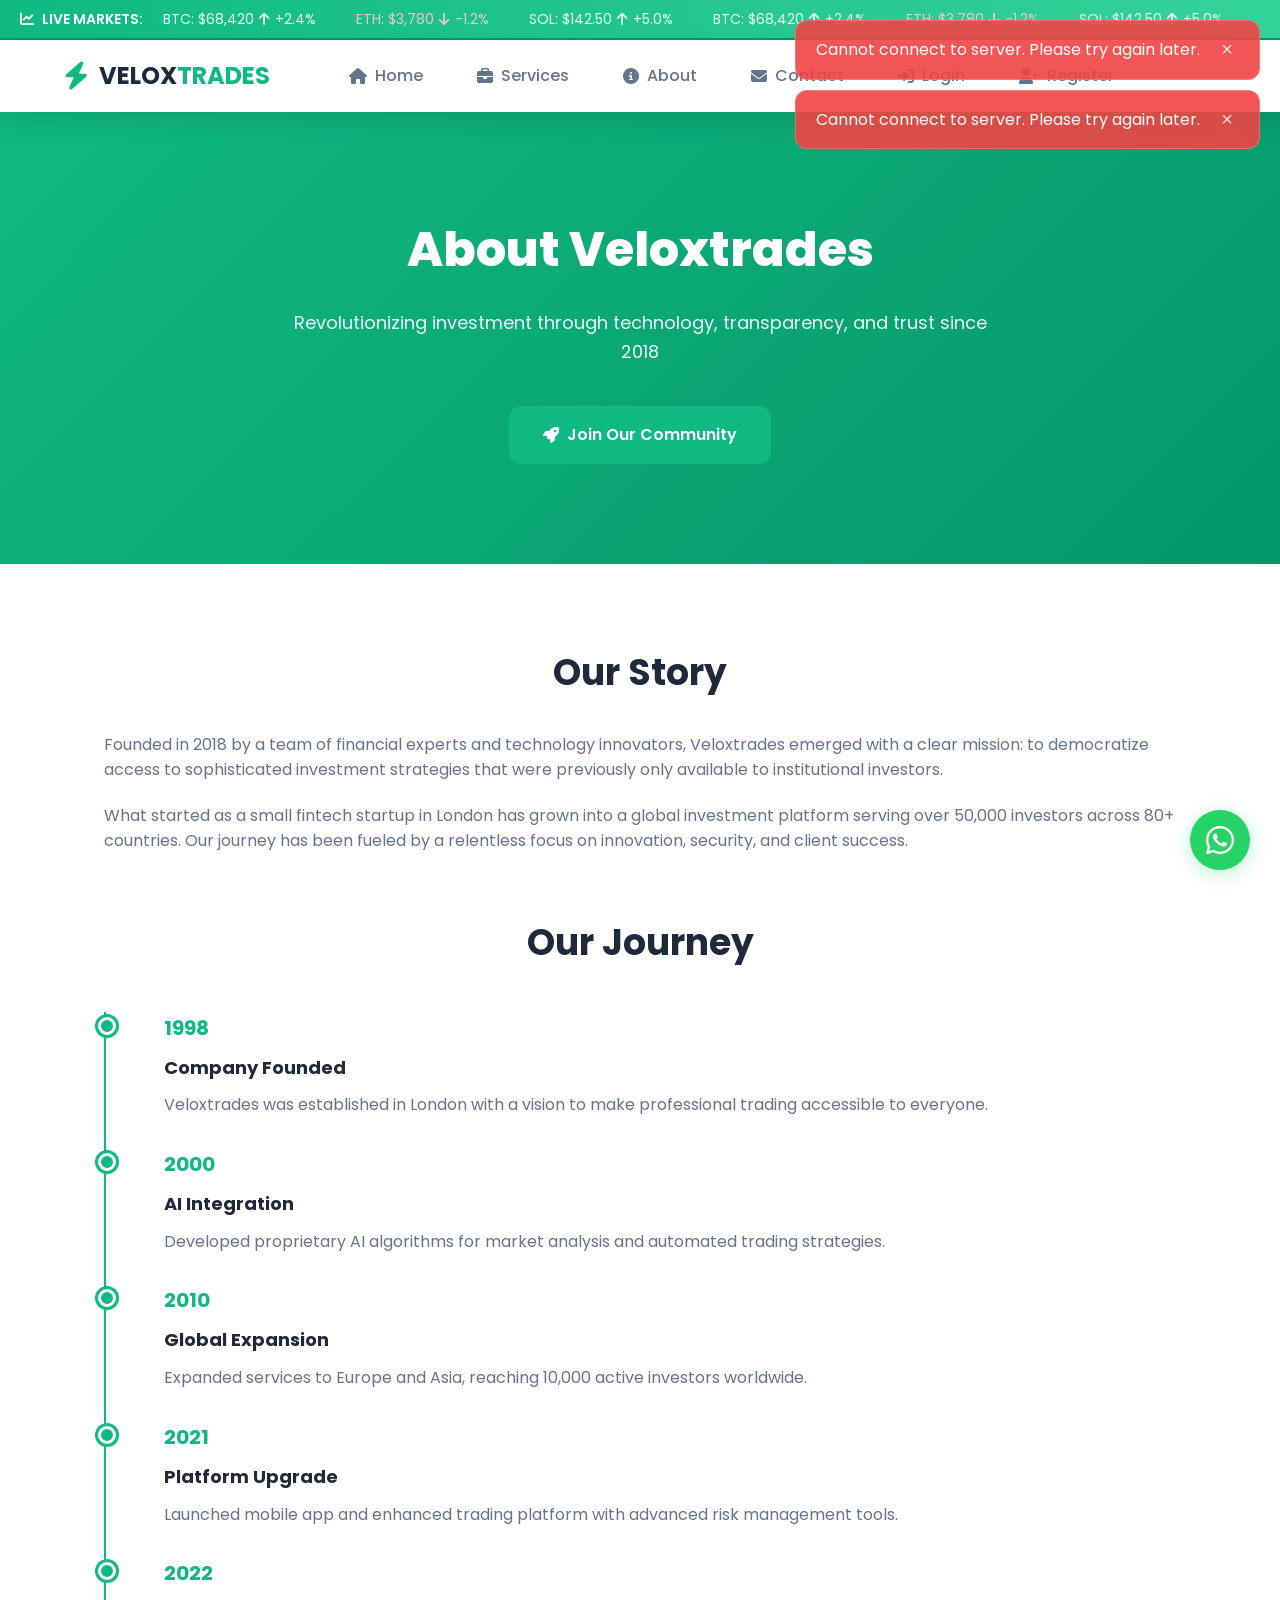
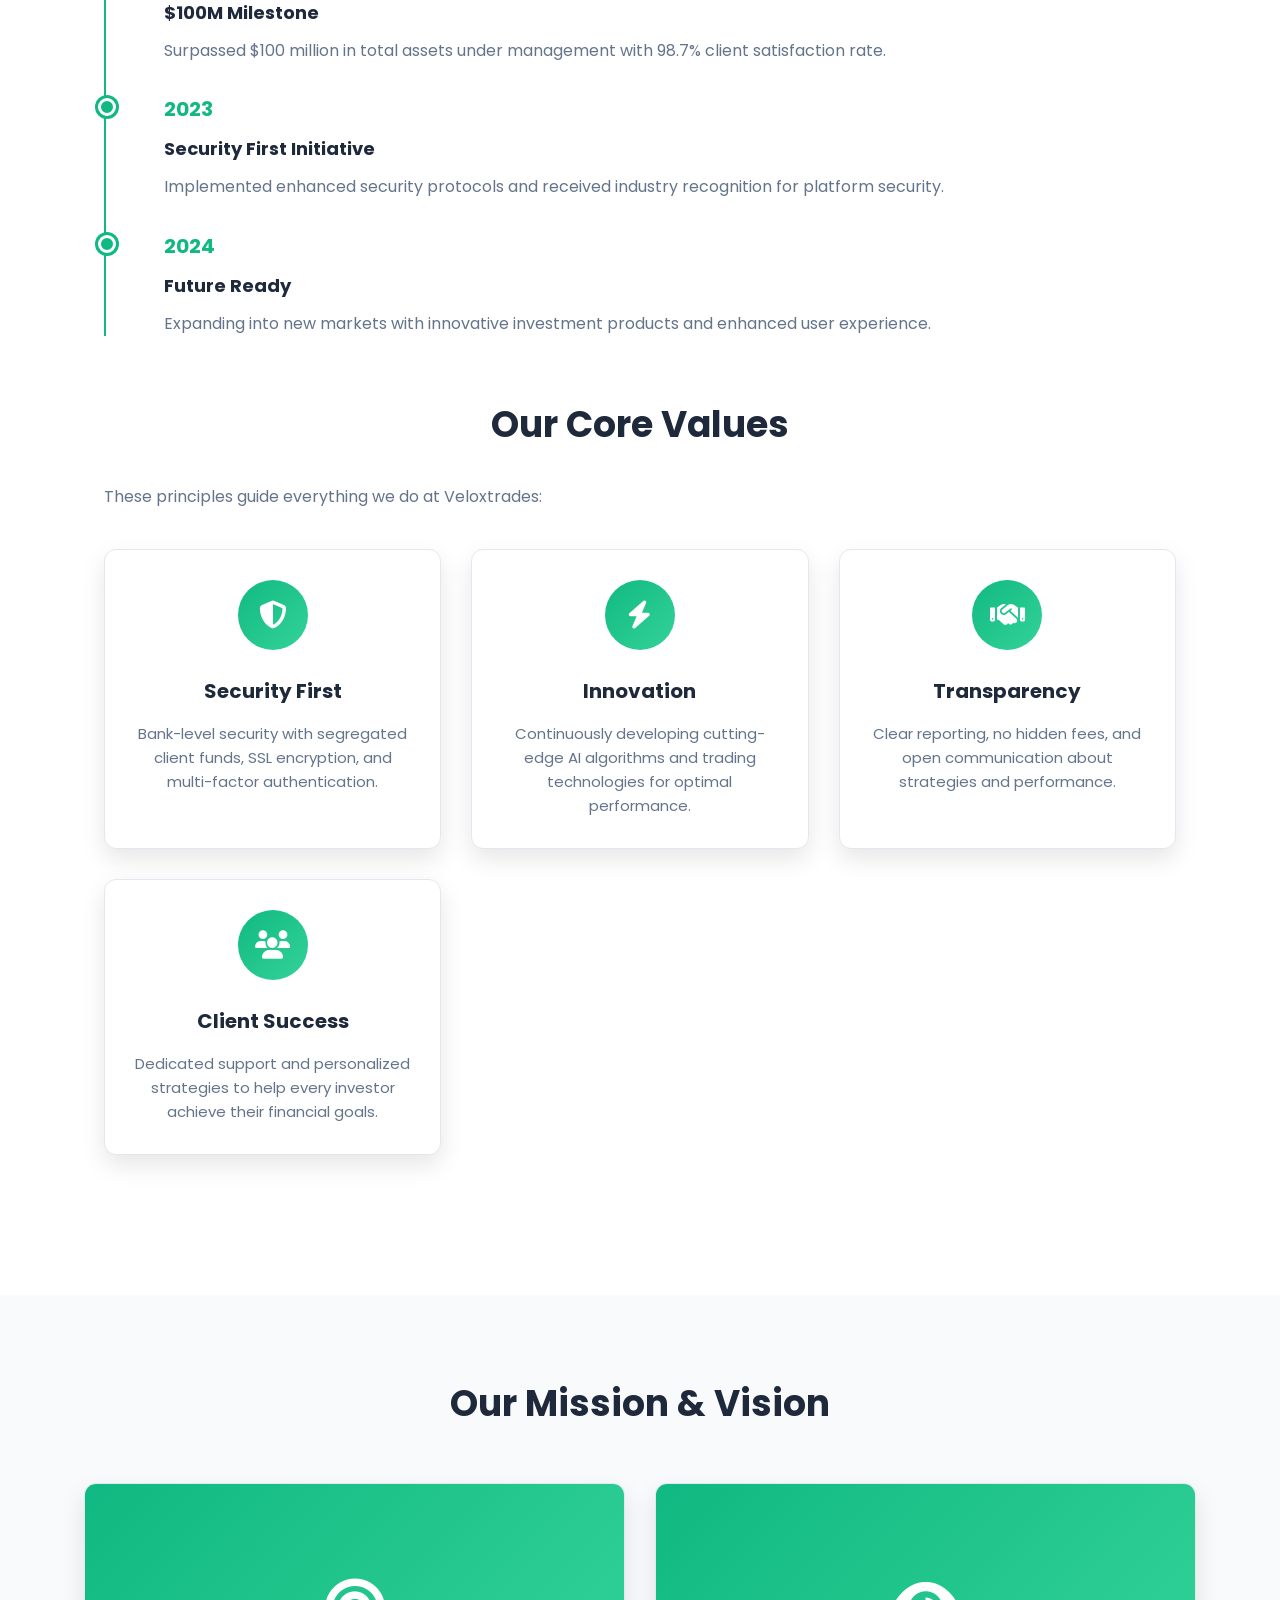
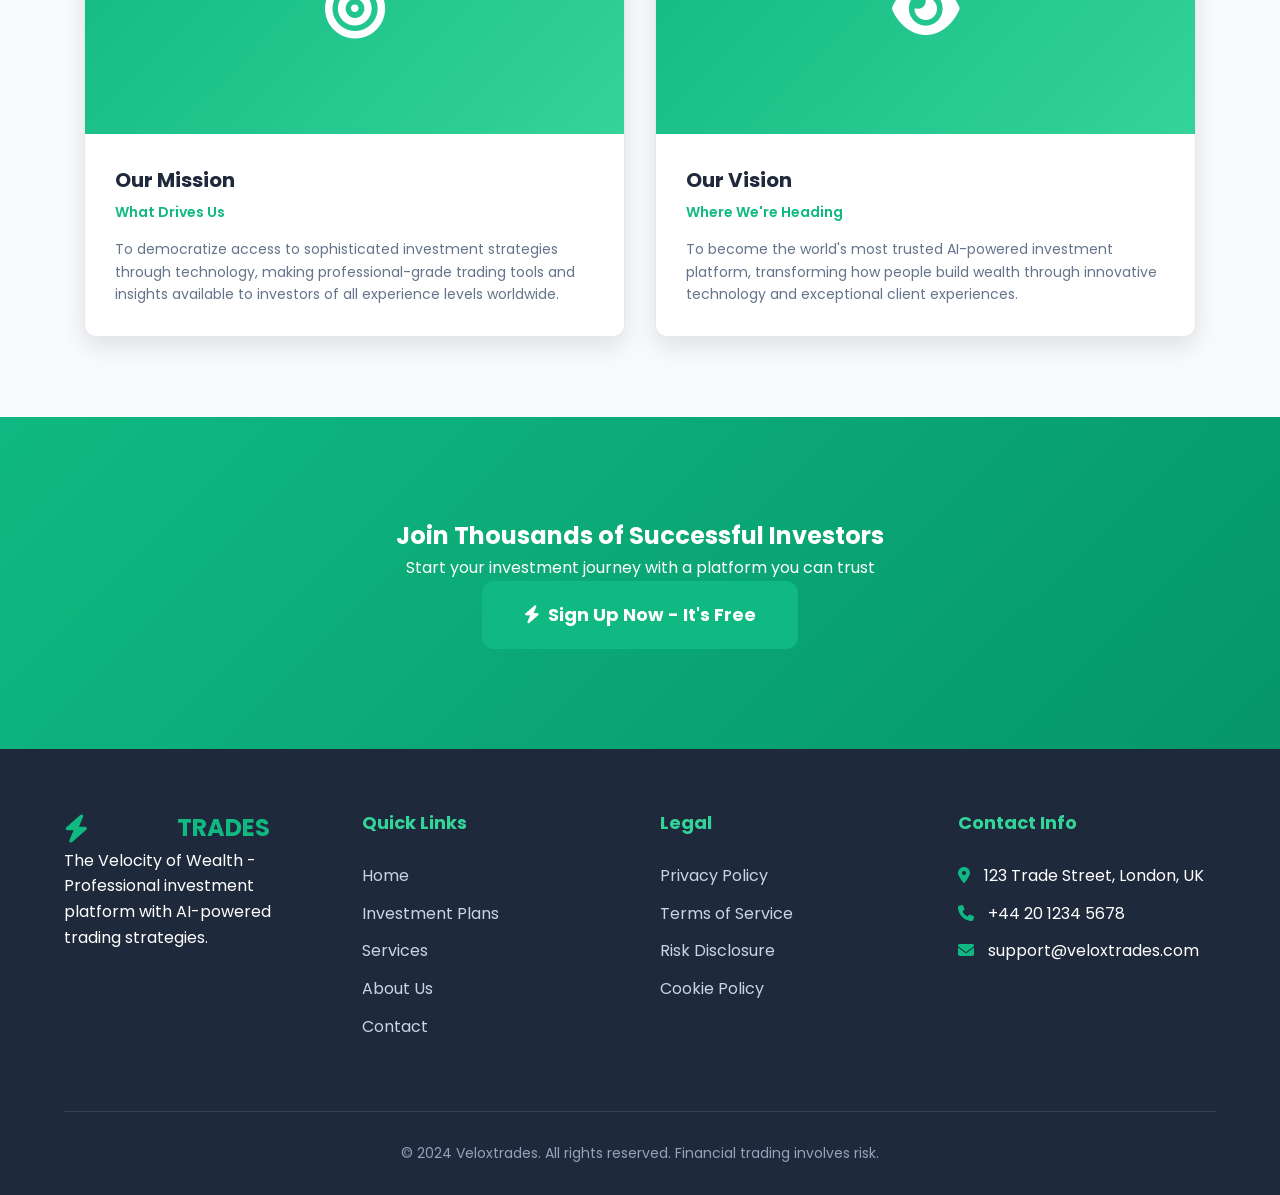
==== commit 7eb49215: "Update frontend: improve UI, fix API connections, and enhance user experience" ====
--- a/about.html
+++ b/about.html
@@ -6,11 +6,10 @@
     <title>About Us - Veloxtrades</title>
     <link rel="stylesheet" href="css/style.css">
     <link rel="stylesheet" href="https://cdnjs.cloudflare.com/ajax/libs/font-awesome/6.4.0/css/all.min.css">
-    <link rel="icon" type="image/x-icon" href="https://img.icons8.com/color/96/000000/bitcoin--v1.png">
-
+    <link rel="icon" type="image/png" href="https://i.imgur.com/tnnJPyX.png">
     <link href="https://fonts.googleapis.com/css2?family=Poppins:wght@300;400;500;600;700&display=swap" rel="stylesheet">
 </head>
-<body>
+<body data-page="about" data-test-connection="true">
     <!-- Live Crypto Ticker -->
     <div class="ticker-container">
         <div class="ticker-content">
@@ -31,10 +30,15 @@
                 <span class="logo-text">VELOX<span class="logo-highlight">TRADES</span></span>
             </div>
             <ul class="nav-menu">
-                <li class="nav-item"><a href="index.html"><i class="fas fa-home"></i> Home</a></li>
-                <li class="nav-item"><a href="services.html"><i class="fas fa-briefcase"></i> Services</a></li>
-                <li class="nav-item active"><a href="about.html"><i class="fas fa-info-circle"></i> About</a></li>
-                <li class="nav-item"><a href="contact.html"><i class="fas fa-envelope"></i> Contact</a></li>
+                <li class="nav-item"><a href="#" data-nav="home"><i class="fas fa-home"></i> Home</a></li>
+                <li class="nav-item"><a href="#" data-nav="services"><i class="fas fa-briefcase"></i> Services</a></li>
+                <li class="nav-item active"><a href="#" data-nav="about"><i class="fas fa-info-circle"></i> About</a></li>
+                <li class="nav-item"><a href="#" data-nav="contact"><i class="fas fa-envelope"></i> Contact</a></li>
+                <li class="nav-item"><a href="#" data-nav="login" data-auth="false" data-hide-when-auth="true"><i class="fas fa-sign-in-alt"></i> Login</a></li>
+                <li class="nav-item"><a href="#" data-nav="register" data-auth="false" data-hide-when-auth="true"><i class="fas fa-user-plus"></i> Register</a></li>
+                <li class="nav-item"><a href="#" data-nav="dashboard" data-auth="true"><i class="fas fa-chart-line"></i> Dashboard</a></li>
+                <li class="nav-item"><span id="userDisplay" class="user-name" style="display: none;"></span></li>
+                <li class="nav-item"><a href="#" onclick="Veloxtrades.logout()" data-auth="true"><i class="fas fa-sign-out-alt"></i> Logout</a></li>
             </ul>
 
             <div class="hamburger">
@@ -50,7 +54,7 @@
         <div class="container">
             <h1>About Veloxtrades</h1>
             <p>Revolutionizing investment through technology, transparency, and trust since 2018</p>
-            <a href="register.html" class="btn btn-primary btn-large">
+            <a href="#" data-nav="register" class="btn btn-primary btn-large">
                 <i class="fas fa-rocket"></i> Join Our Community
             </a>
         </div>
@@ -203,7 +207,7 @@
         <div class="container">
             <h2>Join Thousands of Successful Investors</h2>
             <p>Start your investment journey with a platform you can trust</p>
-            <a href="register.html" class="btn btn-primary btn-xlarge">
+            <a href="#" data-nav="register" class="btn btn-primary btn-xlarge">
                 <i class="fas fa-bolt"></i> Sign Up Now - It's Free
             </a>
         </div>
@@ -222,11 +226,11 @@
             <div class="footer-section">
                 <h3>Quick Links</h3>
                 <ul>
-                    <li><a href="index.html">Home</a></li>
-                    <li><a href="investment-plans.html">Investment Plans</a></li>
-                    <li><a href="services.html">Services</a></li>
-                    <li><a href="about.html">About Us</a></li>
-                    <li><a href="contact.html">Contact</a></li>
+                    <li><a href="#" data-nav="home">Home</a></li>
+                    <li><a href="#" data-nav="investment-plans">Investment Plans</a></li>
+                    <li><a href="#" data-nav="services">Services</a></li>
+                    <li><a href="#" data-nav="about">About Us</a></li>
+                    <li><a href="#" data-nav="contact">Contact</a></li>
                 </ul>
             </div>
             <div class="footer-section">
@@ -257,6 +261,7 @@
         <i class="fab fa-whatsapp"></i>
     </a>
 
+    <script src="js/config.js"></script>
     <script src="js/script.js"></script>
 </body>
 </html>
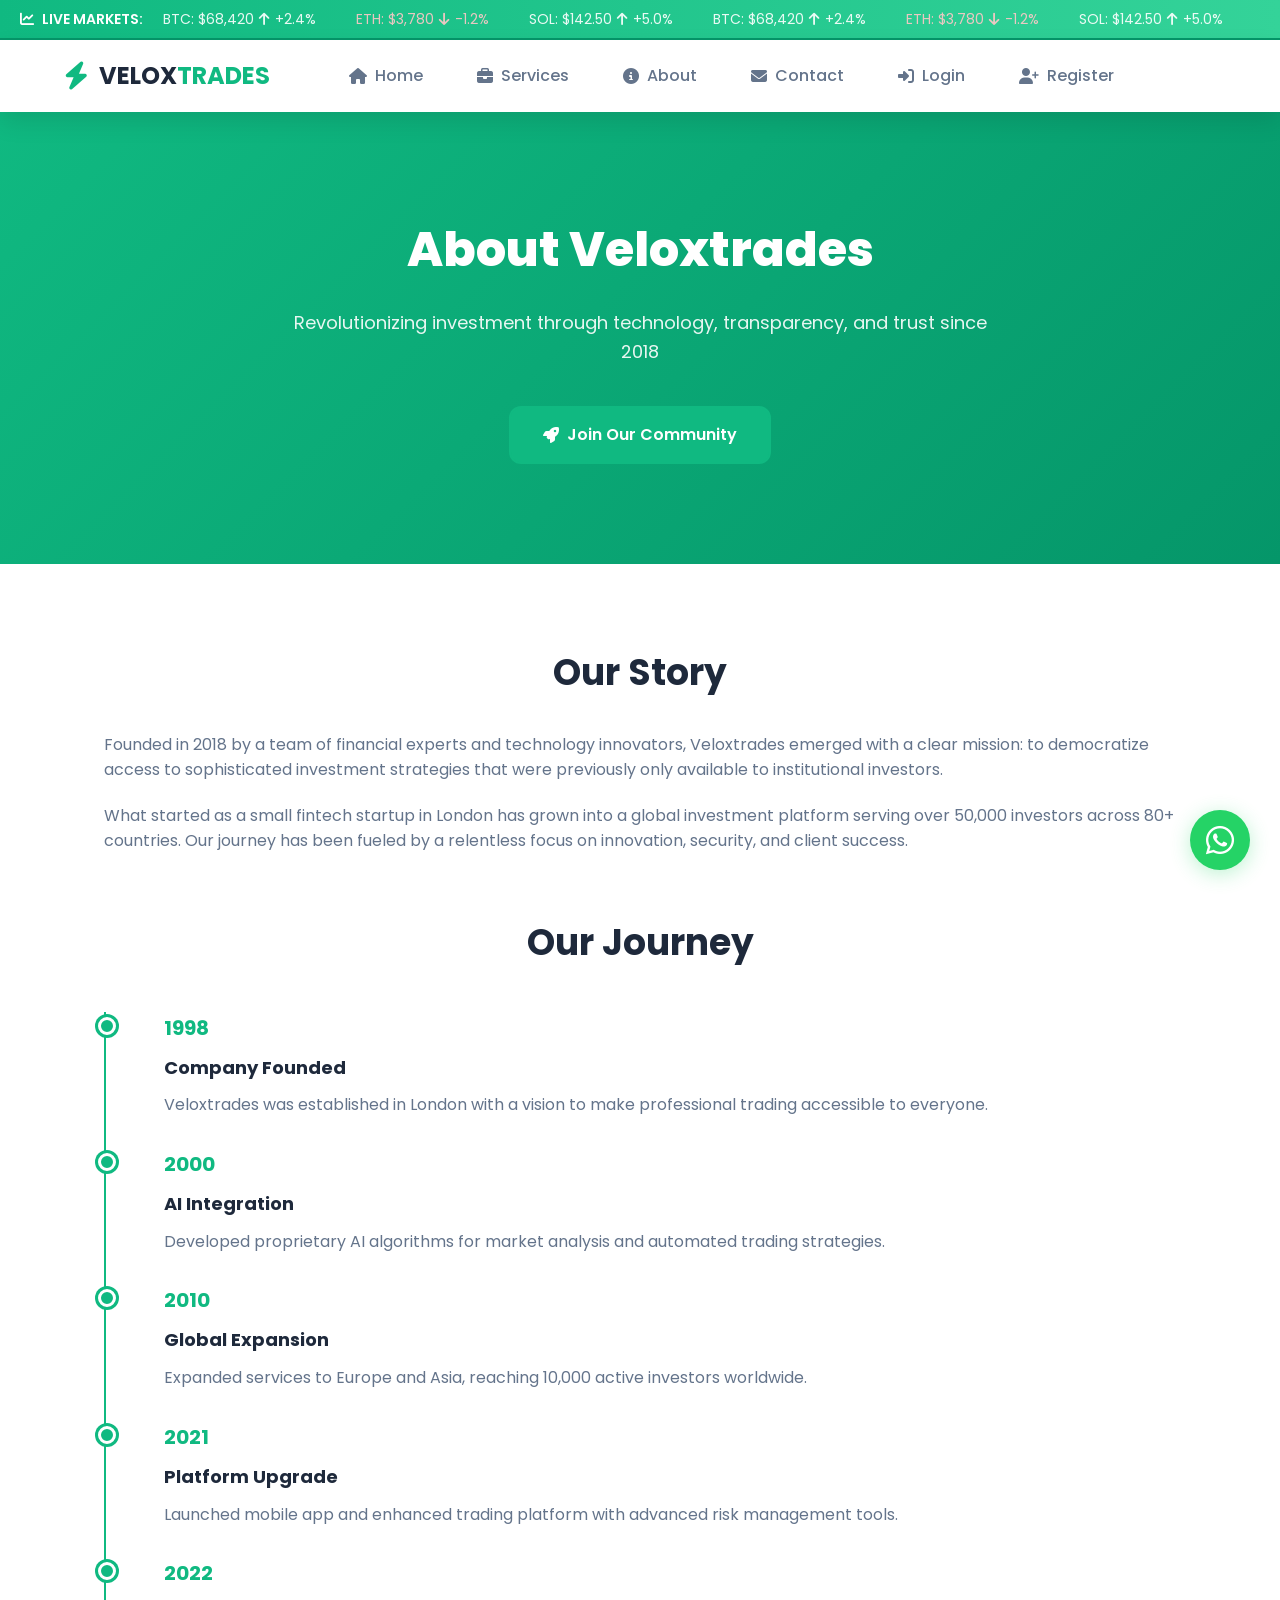
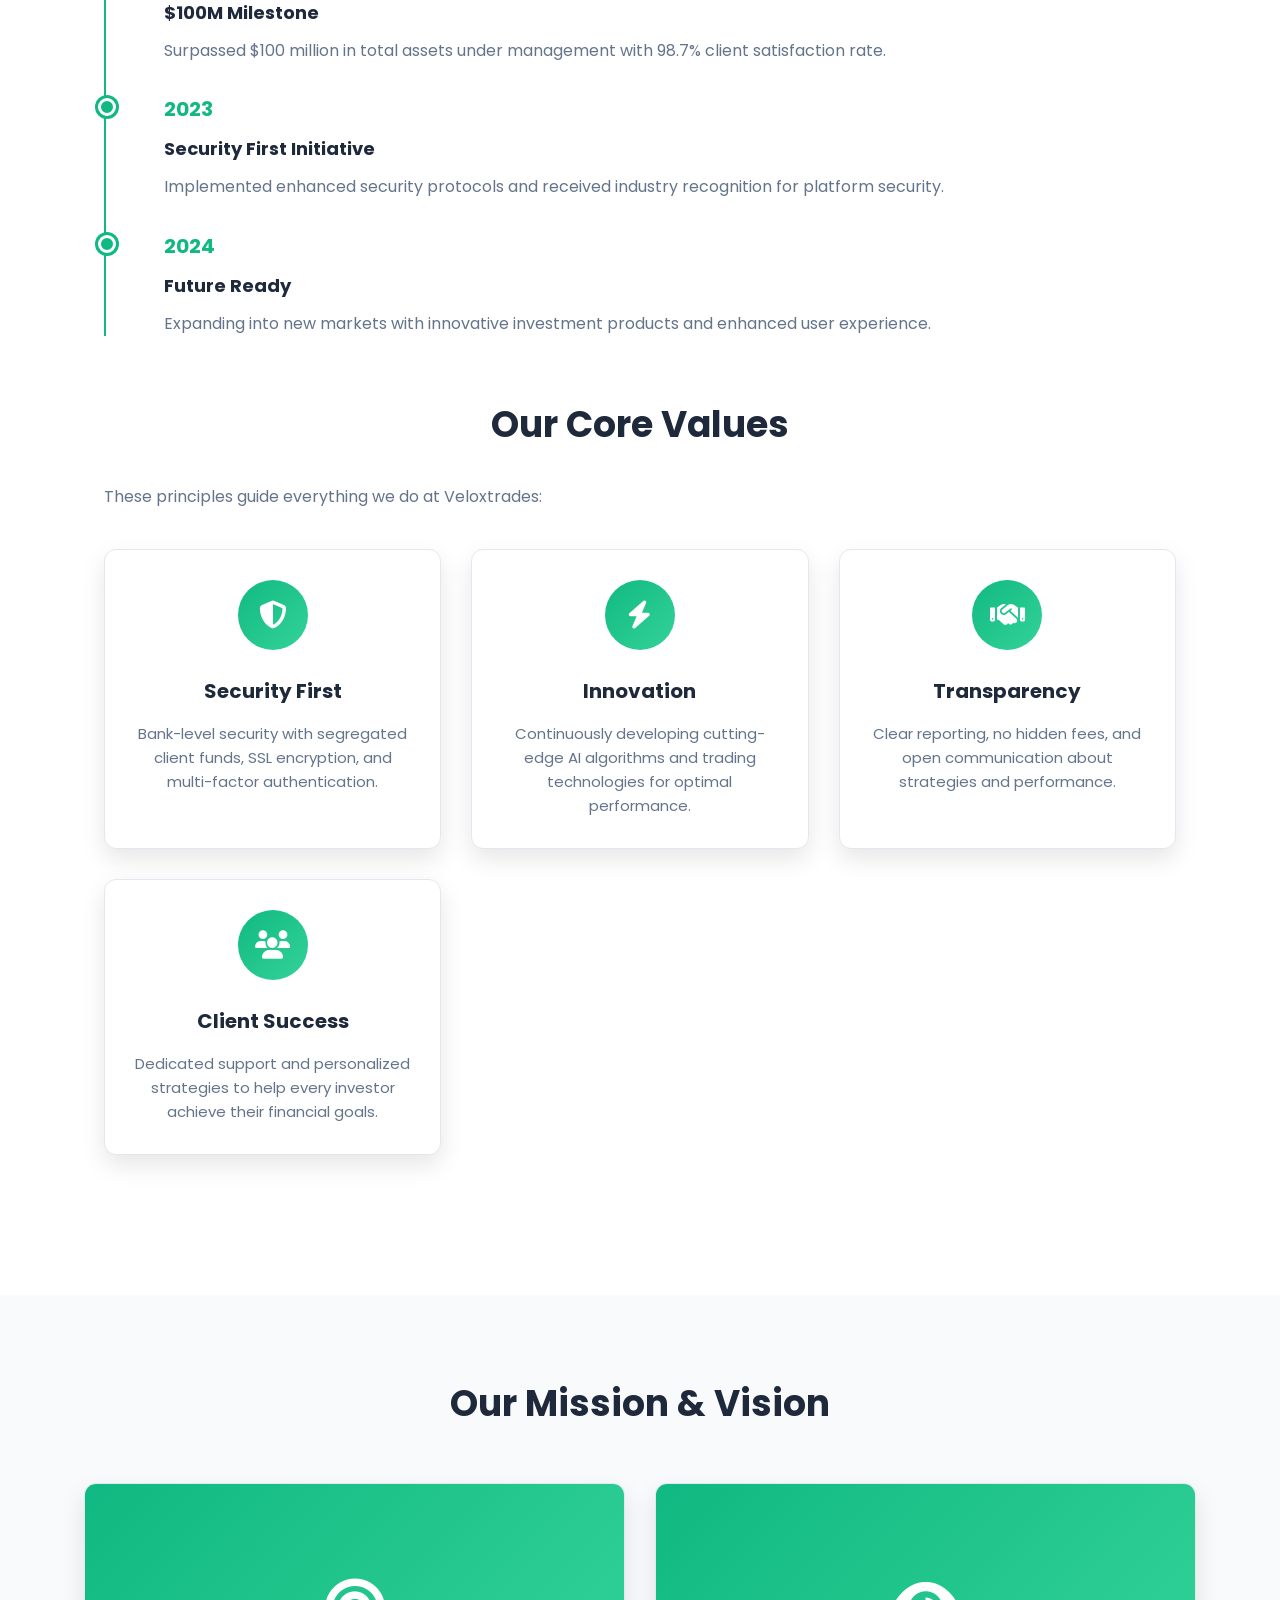
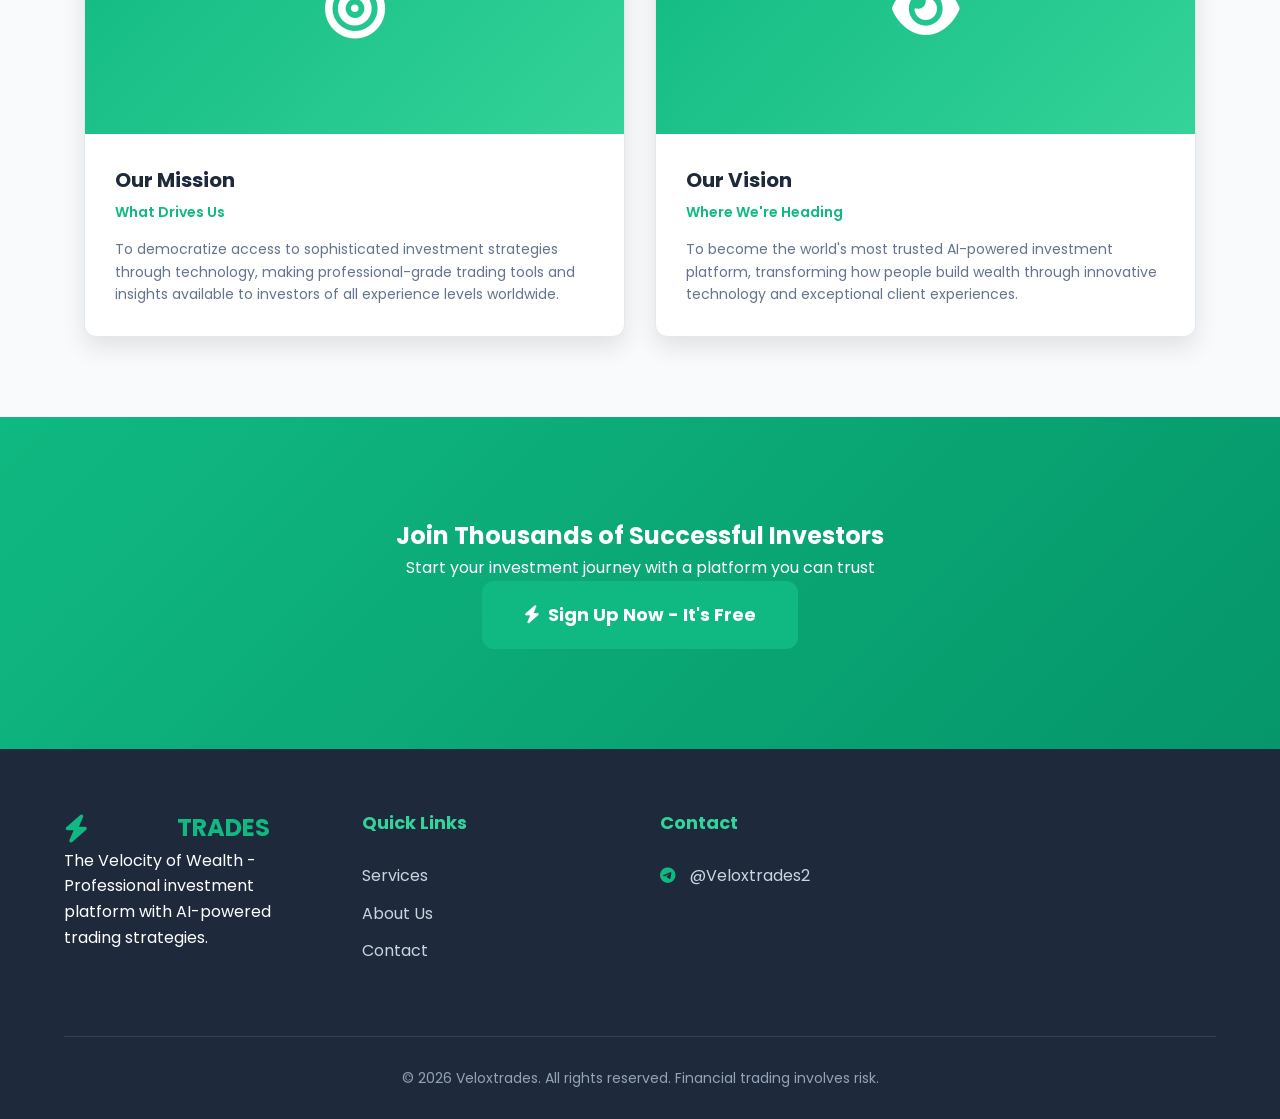
==== commit 9b338087: "Update about.html" ====
--- a/about.html
+++ b/about.html
@@ -213,48 +213,35 @@
         </div>
     </section>
 
-    <!-- Footer -->
-    <footer class="footer">
-        <div class="footer-content">
-            <div class="footer-section">
-                <div class="logo">
-                    <i class="fas fa-bolt"></i>
-                    <span class="logo-text">VELOX<span class="logo-highlight">TRADES</span></span>
-                </div>
-                <p>The Velocity of Wealth - Professional investment platform with AI-powered trading strategies.</p>
-            </div>
-            <div class="footer-section">
-                <h3>Quick Links</h3>
-                <ul>
-                    <li><a href="#" data-nav="home">Home</a></li>
-                    <li><a href="#" data-nav="investment-plans">Investment Plans</a></li>
-                    <li><a href="#" data-nav="services">Services</a></li>
-                    <li><a href="#" data-nav="about">About Us</a></li>
-                    <li><a href="#" data-nav="contact">Contact</a></li>
-                </ul>
-            </div>
-            <div class="footer-section">
-                <h3>Legal</h3>
-                <ul>
-                    <li><a href="privacy-policy.html">Privacy Policy</a></li>
-                    <li><a href="terms-of-service.html">Terms of Service</a></li>
-                    <li><a href="risk-disclosure.html">Risk Disclosure</a></li>
-                    <li><a href="cookie-policy.html">Cookie Policy</a></li>
-                </ul>
-            </div>
-            <div class="footer-section">
-                <h3>Contact Info</h3>
-                <ul>
-                    <li><i class="fas fa-map-marker-alt"></i> 123 Trade Street, London, UK</li>
-                    <li><i class="fas fa-phone"></i> +44 20 1234 5678</li>
-                    <li><i class="fas fa-envelope"></i> support@veloxtrades.com</li>
-                </ul>
-            </div>
-        </div>
-        <div class="footer-bottom">
-            <p>&copy; 2024 Veloxtrades. All rights reserved. Financial trading involves risk.</p>
-        </div>
-    </footer>
+<!-- Footer -->
+<footer class="footer">
+    <div class="footer-content">
+        <div class="footer-section">
+            <div class="logo">
+                <i class="fas fa-bolt"></i>
+                <span class="logo-text">VELOX<span class="logo-highlight">TRADES</span></span>
+            </div>
+            <p>The Velocity of Wealth - Professional investment platform with AI-powered trading strategies.</p>
+        </div>
+        <div class="footer-section">
+            <h3>Quick Links</h3>
+            <ul>
+                <li><a href="services.html">Services</a></li>
+                <li><a href="about.html">About Us</a></li>
+                <li><a href="contact.html">Contact</a></li>
+            </ul>
+        </div>
+        <div class="footer-section">
+            <h3>Contact</h3>
+            <ul>
+                <li><i class="fab fa-telegram"></i> <a href="https://t.me/Veloxtrades2" target="_blank" rel="noopener noreferrer">@Veloxtrades2</a></li>
+            </ul>
+        </div>
+    </div>
+    <div class="footer-bottom">
+        <p>&copy; 2026 Veloxtrades. All rights reserved. Financial trading involves risk.</p>
+    </div>
+</footer>
 
     <!-- WhatsApp Floating Button -->
     <a href="https://wa.me/1234567890" class="whatsapp-float" target="_blank">
@@ -264,4 +251,4 @@
     <script src="js/config.js"></script>
     <script src="js/script.js"></script>
 </body>
-</html>+</html>
